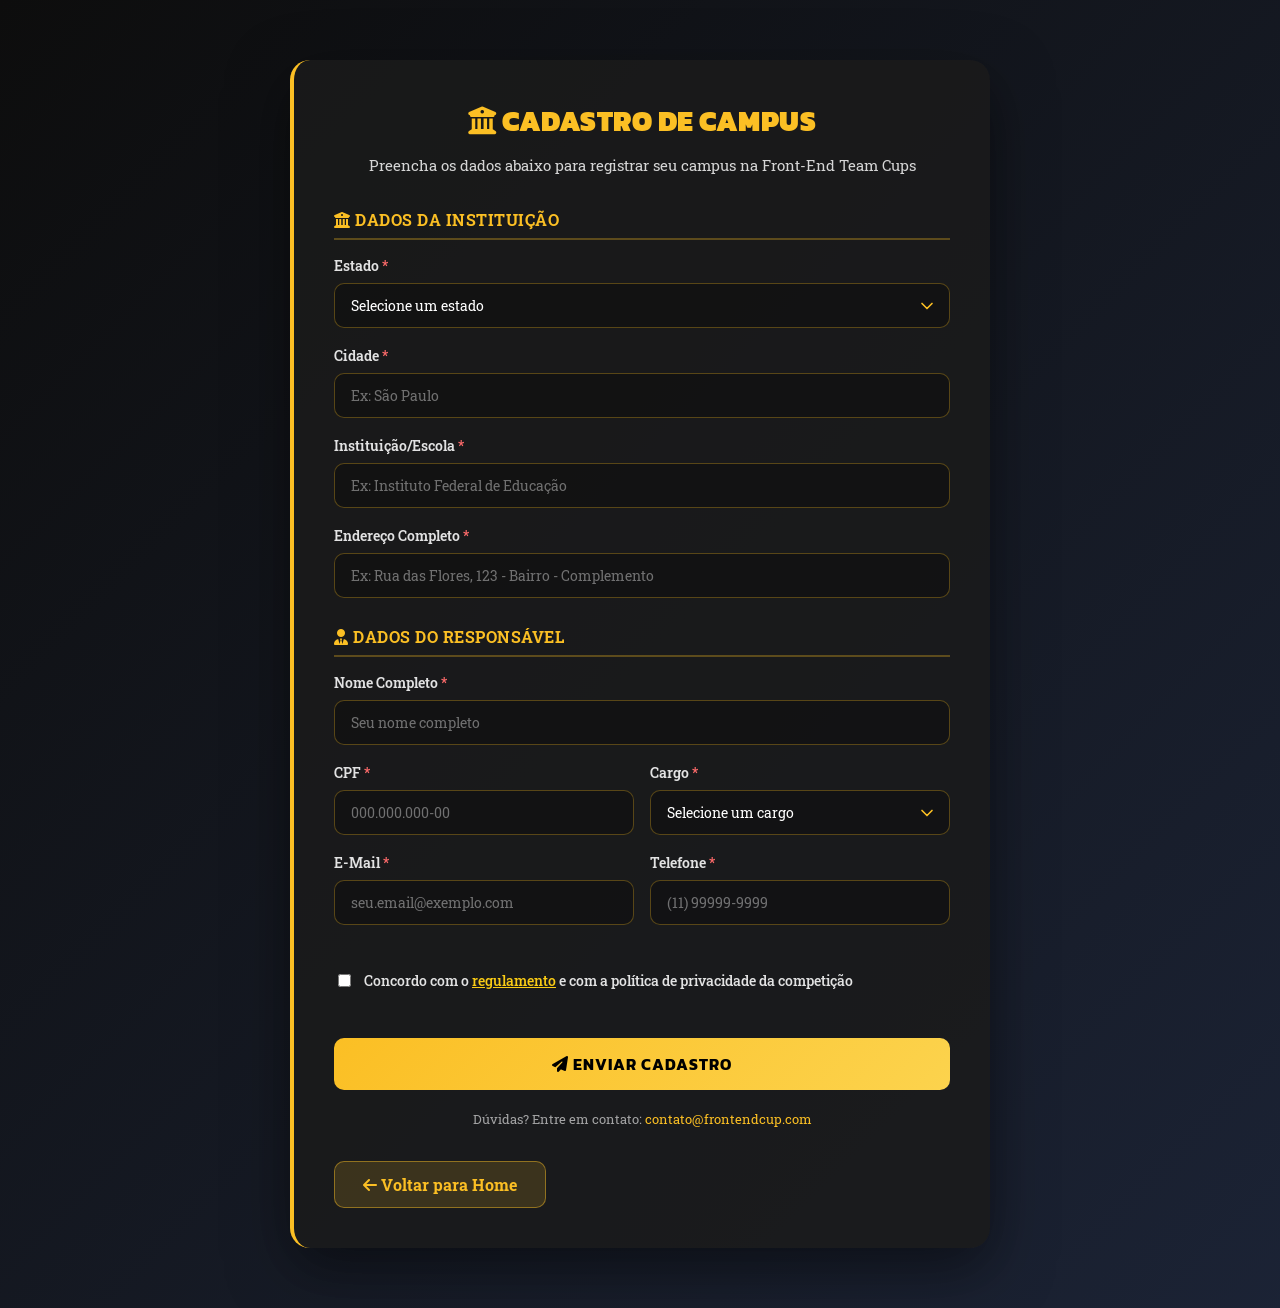
==== cadastro.html @ ff8dfe81 "alteracoes feitas e coisas adicionadas" ====
<!DOCTYPE html>
<html lang="pt-BR">
<head>
    <meta charset="UTF-8">
    <meta name="viewport" content="width=device-width, initial-scale=1.0">
    <title>Cadastro de Campus - Front-End Team Cups</title>
    <link rel="stylesheet" href="https://cdnjs.cloudflare.com/ajax/libs/font-awesome/6.5.1/css/all.min.css">
    <link rel="preconnect" href="https://fonts.googleapis.com">
    <link rel="preconnect" href="https://fonts.gstatic.com" crossorigin>
    <link href="https://fonts.googleapis.com/css2?family=Roboto+Slab:wght@100..900&display=swap" rel="stylesheet">
    <link href="https://fonts.googleapis.com/css2?family=Kanit:wght@900&display=swap" rel="stylesheet">
    <link rel="stylesheet" href="style.css">
</head>
<body>
    <div class="formContainer">
        <div class="formWrapper">
            <h1 class="formTitle"><i class="fa-solid fa-building-columns"></i> CADASTRO DE CAMPUS</h1>
            <p class="formSubtitle">Preencha os dados abaixo para registrar seu campus na Front-End Team Cups</p>

            <div id="successMessage" class="successMessage" style="display: none;">
                ✓ Campus cadastrado com sucesso! Você receberá um email de confirmação.
            </div>

            <div id="errorMessage" class="errorMessage" style="display: none;">
                ✗ Erro ao cadastrar. Verifique os dados e tente novamente.
            </div>

            <form id="cadastroForm" method="POST" action="https://formspree.io/f/seu_id">
                <div class="formSection">
                    <h3><i class="fa-solid fa-university"></i> Dados da Instituição</h3>

                    <div class="formGroup">
                        <label for="estado" class="requiredLabel">Estado</label>
                        <select id="estado" name="estado" required>
                            <option value="">Selecione um estado</option>
                            <option value="AC">Acre</option>
                            <option value="AL">Alagoas</option>
                            <option value="AP">Amapá</option>
                            <option value="AM">Amazonas</option>
                            <option value="BA">Bahia</option>
                            <option value="CE">Ceará</option>
                            <option value="DF">Distrito Federal</option>
                            <option value="ES">Espírito Santo</option>
                            <option value="GO">Goiás</option>
                            <option value="MA">Maranhão</option>
                            <option value="MT">Mato Grosso</option>
                            <option value="MS">Mato Grosso do Sul</option>
                            <option value="MG">Minas Gerais</option>
                            <option value="PA">Pará</option>
                            <option value="PB">Paraíba</option>
                            <option value="PR">Paraná</option>
                            <option value="PE">Pernambuco</option>
                            <option value="PI">Piauí</option>
                            <option value="RJ">Rio de Janeiro</option>
                            <option value="RN">Rio Grande do Norte</option>
                            <option value="RS">Rio Grande do Sul</option>
                            <option value="RO">Rondônia</option>
                            <option value="RR">Roraima</option>
                            <option value="SC">Santa Catarina</option>
                            <option value="SP">São Paulo</option>
                            <option value="SE">Sergipe</option>
                            <option value="TO">Tocantins</option>
                        </select>
                    </div>

                    <div class="formGroup">
                        <label for="cidade" class="requiredLabel">Cidade</label>
                        <input type="text" id="cidade" name="cidade" placeholder="Ex: São Paulo" required>
                    </div>

                    <div class="formGroup">
                        <label for="instituicao" class="requiredLabel">Instituição/Escola</label>
                        <input type="text" id="instituicao" name="instituicao" placeholder="Ex: Instituto Federal de Educação" required>
                    </div>

                    <div class="formGroup">
                        <label for="endereco" class="requiredLabel">Endereço Completo</label>
                        <input type="text" id="endereco" name="endereco" placeholder="Ex: Rua das Flores, 123 - Bairro - Complemento" required>
                    </div>
                </div>
                <div class="formSection">
                    <h3><i class="fa-solid fa-user-tie"></i> Dados do Responsável</h3>

                    <div class="formGroup">
                        <label for="responsavel_nome" class="requiredLabel">Nome Completo</label>
                        <input type="text" id="responsavel_nome" name="responsavel_nome" placeholder="Seu nome completo" required>
                    </div>

                    <div class="formRow">
                        <div class="formGroup">
                            <label for="responsavel_cpf" class="requiredLabel">CPF</label>
                            <input type="text" id="responsavel_cpf" name="responsavel_cpf" placeholder="000.000.000-00" maxlength="14" required>
                        </div>
                        <div class="formGroup">
                            <label for="responsavel_cargo" class="requiredLabel">Cargo</label>
                            <select id="responsavel_cargo" name="responsavel_cargo" required>
                                <option value="">Selecione um cargo</option>
                                <option value="Professor">Professor</option>
                                <option value="Coordenador">Coordenador</option>
                                <option value="Diretor">Diretor</option>
                                <option value="Administrador">Administrador</option>
                                <option value="Supervisor">Supervisor</option>
                                <option value="Outro">Outro</option>
                            </select>
                        </div>
                    </div>

                    <div class="formRow">
                        <div class="formGroup">
                            <label for="responsavel_email" class="requiredLabel">E-mail</label>
                            <input type="email" id="responsavel_email" name="responsavel_email" placeholder="seu.email@exemplo.com" required>
                        </div>
                        <div class="formGroup">
                            <label for="responsavel_telefone" class="requiredLabel">Telefone</label>
                            <input type="tel" id="responsavel_telefone" name="responsavel_telefone" placeholder="(11) 99999-9999" required>
                        </div>
                    </div>
                </div>
                <div class="formSection">

                    <div class="formGroup" style="margin-top: 20px;">
                        <label style="display: flex; align-items: center; gap: 10px; text-transform: none; font-weight: 500;">
                            <input type="checkbox" id="termos" name="termos" required style="width: auto; padding: 0;">
                            <span>Concordo com o <a href="regulamento.html" target="_blank" rel="noopener noreferrer"> regulamento</a> e com a política de privacidade da competição</span>
                        </label>
                    </div>
                </div>

                <button type="submit" class="submitBtn">
                    <i class="fa-solid fa-paper-plane"></i> ENVIAR CADASTRO
                </button>
            </form>

            <p style="text-align: center; color: rgba(255, 255, 255, 0.6); font-size: 13px; margin-top: 20px;">
                Dúvidas? Entre em contato: <a href="mailto:contato@frontendcup.com" style="color: #fbbf24; text-decoration: none;">contato@frontendcup.com</a>
            </p>

            <a href="index.html" class="backButton" style="display: inline-block; margin-top: 20px;">
                <i class="fa-solid fa-arrow-left"></i> Voltar para Home
            </a>
        </div>
    </div>

    <script>
        // Máscara para CPF
        const cpfInput = document.getElementById('responsavel_cpf');
        cpfInput.addEventListener('input', function(e) {
            let value = e.target.value.replace(/\D/g, '');
            if (value.length > 11) value = value.slice(0, 11);
            if (value.length > 8) {
                value = value.slice(0, 3) + '.' + value.slice(3, 6) + '.' + value.slice(6, 9) + '-' + value.slice(9);
            } else if (value.length > 5) {
                value = value.slice(0, 3) + '.' + value.slice(3, 6) + '.' + value.slice(6);
            } else if (value.length > 2) {
                value = value.slice(0, 3) + '.' + value.slice(3);
            }
            e.target.value = value;
        });

        // Máscara para Telefone
        const telefoneInput = document.getElementById('responsavel_telefone');
        telefoneInput.addEventListener('input', function(e) {
            let value = e.target.value.replace(/\D/g, '');
            if (value.length > 11) value = value.slice(0, 11);
            if (value.length > 7) {
                value = '(' + value.slice(0, 2) + ') ' + value.slice(2, 7) + '-' + value.slice(7);
            } else if (value.length > 2) {
                value = '(' + value.slice(0, 2) + ') ' + value.slice(2);
            }
            e.target.value = value;
        });

        // Validação do formulário
        const form = document.getElementById('cadastroForm');
        const successMsg = document.getElementById('successMessage');
        const errorMsg = document.getElementById('errorMessage');

        form.addEventListener('submit', function(e) {
            // Validar CPF
            const cpf = cpfInput.value.replace(/\D/g, '');
            if (cpf.length !== 11) {
                e.preventDefault();
                showError('CPF inválido. Digite um CPF válido.');
                return;
            }

            // Validar Telefone
            const telefone = telefoneInput.value.replace(/\D/g, '');
            if (telefone.length < 10) {
                e.preventDefault();
                showError('Telefone inválido. Digite um telefone válido.');
                return;
            }

            // Se tudo estiver correto, mostrar mensagem de sucesso
            e.preventDefault();
            showSuccess();
            setTimeout(() => {
                form.reset();
                successMsg.style.display = 'none';
            }, 3000);
        });

        function showSuccess() {
            successMsg.style.display = 'block';
            errorMsg.style.display = 'none';
            successMsg.scrollIntoView({ behavior: 'smooth', block: 'center' });
        }

        function showError(message) {
            errorMsg.textContent = '✗ ' + message;
            errorMsg.style.display = 'block';
            successMsg.style.display = 'none';
            errorMsg.scrollIntoView({ behavior: 'smooth', block: 'center' });
        }
    </script>
</body>
</html>
---- style.css ----
body{
  margin: 0px;
  box-sizing: border-box;
  backface-visibility: hidden;
  -webkit-font-smoothing: antialiased;
}

*,
*::before,
*::after {
  box-sizing: border-box;
}

* {
  -webkit-backface-visibility: hidden;
  backface-visibility: hidden;
}

@font-face {
  font-family: 'Snap ITC';
  src: url('fonts/snap-itc.woff2') format('woff2'),
       url('fonts/snap-itc.ttf') format('truetype');
  font-weight: normal;
  font-style: normal;
}

.container {
  width: 100%;
  height: 100vh;
  position: relative;
  z-index: 0;
  backface-visibility: hidden;
  -webkit-font-smoothing: antialiased;
  isolation: isolate
}

.bg-iframe {
  position: absolute;
  top: 0;
  left: 0;
  width: 100%;
  height: 100%;
  border: none;
  z-index: -1;
  pointer-events: none;
  will-change: transform;
  transform: translateY(-80px);
  backface-visibility: hidden;
  contain: layout style paint;
}


.bg-video {
  position: absolute; /* Tira o vídeo do fluxo normal */
  top: 0;
  left: 0;
  width: 100%;
  height: 100%;
  object-fit: cover; /* Faz o vídeo cobrir todo o espaço sem distorcer a proporção */
  z-index: -1; /* Joga o vídeo para a camada de trás */
}

.header{
  display: flex;
  height: 13%;
  width: 100%;
  position: relative;
  z-index: 50;
}

.header.scrolled{
  position: fixed;
  z-index: 100;
  top: 0;
  left: 0;
  right: 0;
  background: rgb(0, 0, 0);
  width: 100%;
  height: 10%;
}


.leftHeader.scrolled{
  visibility: hidden
}

.meubtn{
  text-decoration: none;
  color: black;
  display: inline-block;
  background: white;
  padding: 15px 22px;
  border-radius: 20px;
  font-family: "Roboto Slab", serif;
  white-space: nowrap;
  flex-shrink: 0;
  font-size: 15px;
}


.meubtn:hover{
  border-left: 2px solid rgba(255, 215, 0, 0.8);
  transform: scale(1.05);
  transition: transform 0.3s ease-in-out;
}

.leftHeaderLogo{
  display: flex;
  align-items: center;
  min-width: 10%;
  padding: 8px;
  background: rgba(0, 0, 0, 0.89);
  border-radius: 20px 0px 0px 20px;
}

.leftHeader{
  display: flex;
  width: 60%;
  align-items: center;
  
  
}

.leftHeader h2{
  color: white;
  font-size: 38px;
}

.leftHeaderLogo img{
  width: 80px;
  height: 80px;
}

@media(max-width: 780px){
  .leftHeaderLogo img{
  width: 80px;
  height: 80px;  
}

  .header{
    min-height: 60px;
  }
}

.rightHeader{
 width: 30%;
 display: flex;
 padding-right: 38px;
 align-items: center;
 justify-content: end;
}

.main{
  width: 100%;
  height: 83vh;
  position: relative;
  z-index: 10;
}

.content{
  display: flex;
  align-items: flex-end;
  height: 50%;
  width: 100%;
}
.subContent{
  display: flex;
  height: 160px;
  width: 100%;
  align-items: center;
  justify-content: center;
  background: rgba(0, 0, 0, 0.89);
  padding: 15px 28px;
  font-family: "Pixelify Sans", sans-serif;
  font-weight: 700;
  letter-spacing: 0.18em;
  gap: 80px;
  margin-bottom: 60px;
}

.subContent h1{
  color: white;
  font-size: 82px;
  font-weight: 900;
  line-height: 1.08;
  margin: 0;
  text-transform: uppercase;
  transform: scaleX(1.14);
  transform-origin: center center;
  text-shadow:
    0 0 42px rgba(56, 189, 248, 0.22),
    0 4px 28px rgba(0, 0, 0, 0.5);
}

.contentTime{
  height: 50%;
  width: 100%;
  display: flex;
  align-items: flex-start;
  padding-left: 5%;
}


.countdownContainer {
  background: rgba(0, 0, 0, 0.89); 
  padding: 15px 15px 15px;
  width: auto;
  min-width: 300px;
  max-width: 350px;
  height: 100%;
  border-radius: 0 20px 20px 0;
  text-align: center;
  color: white;
  font-family: "Roboto Slab", serif;
}

.countdownContainer h2 {
  margin: 0 0 4px;
  font-size: 1.05rem;
  font-weight: 600;
  line-height: 1.3;
}


.timer {
  display: flex;
  align-items: center;
  gap: 10px;
  width: 100%;
}

.box {
  background: rgba(255, 255, 255, 0.15);
  padding: 5px 7px;
  border-radius: 12px;
  min-width: 0;
  width: 70%;
}



.box span {
  display: block;
  font-size: 27px;
  font-weight: bold;
}

.box p {
  margin: 5px 0 0;
  font-size: 0.9rem;
  opacity: 0.8;
}

@media(max-width: 650px){
  .rightHeader{
    padding-right: 15px;
  }

  .subContent h1{
    font-size: 52px;
  }

  .contentTime{
    padding-left: 5px;
  }

  .countdownContainer{
    width: auto;
    min-width: 100px;
  } 
  .countdownContainer h2{
    font-size: 16px;
  }

  .box{
    width: 60%;
    padding: 5px 10px;
  }
  .box span {
    font-size: 18px;
  }
  .box p {
    font-size: 13px;
  }

  .meubtn{
    padding: 9px 7px;
    font-size: 15px;
  }
}

@media (max-width: 450px){
  .countdownContainer h2{
    font-size: 14px;
  }

  .box{
    width: 50%;
    padding: 5px 7px;
  }
  .box span {
    font-size: 15px;
  }
  .box p {
    font-size: 11px;
  }
}

.timelineMain{
  width: 100%;
  min-height: 450px;
  display: flex;
  flex-direction: column;
  align-items: center;
  background-size: cover;
  border-top: solid 2px #fbbf24;
  background-position: center;
  background-image: linear-gradient(rgba(0, 0, 0, 0.85), rgba(0, 0, 0, 0.85)),url(https://i.imgur.com/EJjaeSb.png);
  
}



.timelineSection {
  width: 100%;
  max-width: 70%;
  padding: 20px;

  display: flex;
  flex-direction: column;
}

.timelineTitle{
  color: white;
  text-align: center;
  font-family: 'Kanit', sans-serif; font-weight: 900;
  font-size: 28px;
}

.timeline{
  display: flex;
  position: relative;
  justify-content: space-around;
  width: 100%;
  margin: 0 auto;
  padding: 20px 0;
}

.timeline::before{
  content: '';
  position: absolute;
  top: 26px;
  left: 0px;
  width: 100%;
  height: 2px;
  background: linear-gradient(to right, rgba(255, 255, 255, 0.9), rgba(255, 255, 255, 0.1));
  z-index: 0;
}

.timeline::after{
  content: '';
  position: absolute;
  top: 26px;
  left: 0px;
  width: 100%;
  height: 2px;
  
  background: linear-gradient(
    to right,
    rgba(255, 255, 255, 0) 0%,   
    #fbbf24 45%,                           
    #fbbf24 55%,                 
    rgba(255, 255, 255, 0) 100%  
  );

  background-size: 150px 100%; 
  background-repeat: no-repeat;
  
  filter: drop-shadow(0 0 5px rgba(251, 191, 36, 0.8));
  
  animation: correBrilhoFixa 7s ease-in-out infinite;
  z-index: 1;
}

@keyframes correBrilhoFixa {
  0% {
    background-position: -150px 0;
  }
  100% {
    background-position: 120% 0;    
  }
}

.timelineItem{
  position: relative;
  z-index: 1;
  display: flex;
  flex-direction: column;
  align-items: center;
  flex: 1;
  padding-bottom: 10px;
}

.timelineContent{
  width: 90%;
  height: 90%;
  background-color: rgba(27, 27, 27, 0.742);
  padding: 15px;
  border-radius: 20px;
  color: white;
}

.timelineContent:hover{
  background: rgba(27, 27, 27, 0.9);
  border-left: 2px solid rgba(255, 215, 0, 0.8);
  transform: scale(1.05);
  box-shadow: 0 10px 30px rgba(0, 0, 0, 0.5);
  transition: transform 0.3s ease-in-out;
}

.timelineContent h3{
  font-size: 25px;
  color: #FFD700;
  margin: 0 0 8px 0;
  font-family: "Roboto Slab", serif;
  text-transform: uppercase;
  letter-spacing: 1px;
}

#timelineDate{
  color: white;
  font-size: 15px;
  margin: 5px 0;
  font-weight: bold;
}

#timelineDescription{
  color: rgba(255, 255, 255, 0.7);
  font-size: 19px;
  margin: 8px 0 0 0;
  line-height: 1.4;
}

.timelineMarker {
  position: relative;
  z-index: 2;
  margin-bottom: 20px;
}

.timelinePoint {
  width: 16px;
  height: 16px;
  background: white;
  border-radius: 50%;
  border: 3px solid rgba(255, 255, 255, 0.3);
  box-shadow: 0 0 20px rgba(255, 255, 255, 0.6);
  transition: all 0.3s ease;
}

@keyframes pulsarBolinha {
  0%, 20%, 40%, 100% {
    transform: scale(1);
    box-shadow: none;
  }
  30% {
    transform: scale(1.4); 
    box-shadow: 0 0 15px #fbbf24; 
    background-color: #fff; 
  }
}

.timelineItem .timelinePoint, 
.timelineItem .timelineFinalPoint {
  animation: pulsarBolinha 7s infinite; 
}


.timelineItem:nth-child(1) .timelinePoint { animation-delay: 0.2s; }
.timelineItem:nth-child(2) .timelinePoint { animation-delay: 0.9s; }
.timelineItem:nth-child(3) .timelinePoint { animation-delay: 1.7s; }
.timelineItem:nth-child(4) .timelinePoint { animation-delay: 2.5s; }
.timelineItem:nth-child(5) .timelineFinalPoint { animation-delay: 3.2s; }

.timelineFinalPoint {
  width: 16px;
  height: 16px;
  background: rgba(255, 215, 0, 0.8);
  border-radius: 50%;
  border: 3px solid rgba(255, 255, 255, 0.3);
  box-shadow: 0 0 20px rgba(255, 255, 255, 0.6);
  transition: all 0.3s ease;
}


@media(max-width: 1500px){
  .timelineSection{
    max-width: 80%;
  }
}
@media(max-width: 1250px){
  .timelineSection{
    max-width: 90%;
  }
}

@media (max-width: 1050px) {
  .timeline {
    flex-direction: column;
    padding: 20px 0; 
    align-items: center;
  }

  .subContent{
    flex-direction: column;
    gap: 0px;
    padding-bottom: 30px;
    padding-top: 30px;
    height: 180px;
  }
  .timeline::before {
    left: 45px;
    width: 2px;
    height: 90%;
    background: linear-gradient(to bottom, rgba(255, 255, 255, 0.9), rgba(255, 255, 255, 0.1));
  }

  .timelineItem {
    padding-bottom: 20px;
    padding-right: 20px;
    align-items: flex-start; 
    padding-left: 70px;
    width: 100%;
    justify-content: center;
  }

  .timelineMarker {
    position: absolute;
    left: 37px; 
    top: 50px;
  }

  .timeline::after {
    display: none; 
  }
  
  .timelineItem .timelinePoint, 
  .timelineItem .timelineFinalPoint {
    animation: none; 
  }
}

.ferramentasMain {
  width: 100%;
  padding: 44px 20px 48px;
  display: flex;
  flex-direction: column;
  align-items: center;
  background-color: #0f172a;
  border-top: solid 2px rgba(255, 255, 255, 0.12);
}

.sedesMain{
  width: 100%;
  padding: 44px 20px 48px;
  display: flex;
  flex-direction: column;
  align-items: center;
  background-color: #0f172a;
  border-top: solid 2px #fbbf24;
}

.sedesSection,
.ferramentasSection {
  width: 100%;
  max-width: 70%;
}

.infoSectionTitle {
  margin: 0 0 12px;
  color: #fff;
  text-align: center;
  font-family: "Kanit", sans-serif;
  font-weight: 900;
  font-size: 28px;
  letter-spacing: 0.5px;
}

.infoSectionTitle i {
  margin-right: 10px;
  color: #fbbf24;
}

.infoSectionLead {
  margin: 0 auto 28px;
  max-width: 720px;
  text-align: center;
  color: rgba(255, 255, 255, 0.82);
  font-family: "Roboto Slab", serif;
  font-size: 17px;
  line-height: 1.55;
}

.sedesBannerWrap {
  position: relative;
  width: 100%;
  padding-bottom: 52px;
}

.sedesBannerWrap.is-expanded {
  padding-bottom: 52px;
}

.sedesBannerRow {
  display: grid;
  grid-template-columns: 1fr;
  gap: 14px;
  width: 100%;
}

.sedesBannerRow:not(.is-expanded) .sedeBanner:nth-child(n + 4) {
  display: none;
}

.sedesVerMaisBtn {
  position: absolute;
  right: 0;
  bottom: 0;
  margin: 0;
  padding: 10px 22px;
  border: 1px solid rgba(251, 191, 36, 0.45);
  border-radius: 999px;
  background: rgba(251, 191, 36, 0.15);
  color: #fbbf24;
  font-family: "Roboto Slab", serif;
  font-size: 14px;
  font-weight: 700;
  letter-spacing: 0.04em;
  text-transform: lowercase;
  cursor: pointer;
  transition: background 0.2s ease, transform 0.2s ease, border-color 0.2s ease;
}

.sedesVerMaisBtn:hover {
  background: rgba(251, 191, 36, 0.28);
  border-color: #fbbf24;
  transform: translateY(-1px);
}

.sedesVerMaisBtn:focus-visible {
  outline: 2px solid #fbbf24;
  outline-offset: 3px;
}

.sedesVerMaisBtn[hidden] {
  display: none;
}

.sedeBanner {
  display: flex;
  flex-direction: row;
  flex-wrap: wrap;
  align-items: stretch;
  width: 100%;
  min-height: 88px;
  margin: 0;
  border-radius: 14px;
  overflow: visible;
  background: rgba(27, 27, 27, 0.88);
  border: 1px solid rgba(255, 255, 255, 0.1);
  box-shadow: 0 8px 28px rgba(0, 0, 0, 0.35);
  color: #fff;
  font-family: "Roboto Slab", serif;
  transition: transform 0.25s ease, box-shadow 0.25s ease, border-color 0.25s ease;
}

.sedeBanner:hover {
  transform: translateX(4px);
  box-shadow: 0 12px 36px rgba(0, 0, 0, 0.45);
  border-color: rgba(251, 191, 36, 0.35);
}

.sedeBannerBody {
  flex: 1;
  min-width: 0;
  display: flex;
  flex-direction: column;
  justify-content: center;
  padding: 12px 14px;
  text-align: left;
}

.sedeBannerName {
  margin: 0 0 4px;
  font-size: clamp(1rem, 2.5vw, 1.25rem);
  font-weight: 700;
  line-height: 1.25;
  color: #fff;
}

.sedeBannerMeta {
  margin: 0 0 8px;
  font-size: 14px;
  color: rgba(255, 255, 255, 0.72);
}

.sedeBannerMeta i {
  margin-right: 6px;
  color: #fbbf24;
  font-size: 0.9em;
}

.sedeBannerDesc {
  margin: 0;
  font-size: clamp(12px, 1.2vw, 14px);
  line-height: 1.45;
  color: rgba(255, 255, 255, 0.58);
  overflow-wrap: break-word;
  display: -webkit-box;
  -webkit-box-orient: vertical;
  -webkit-line-clamp: 2;
  overflow: hidden;
}

.sedeBannerTeamsCounter {
  margin-top: 12px;
  padding-top: 12px;
  border-top: 1px solid rgba(251, 191, 36, 0.3);
  font-size: 14px;
  color: #fbbf24;
  font-weight: 700;
  cursor: pointer;
  display: flex;
  align-items: center;
  gap: 8px;
}

.sedeBannerTeamsCounter:before {
  content: '📋';
  font-size: 16px;
}

.sedeBannerTeams {
  display: none;
  width: 100%;
  margin-top: 24px;
  margin-bottom: 16px;
  padding: 16px 12px 0 12px;
  border-top: 1px solid rgba(251, 191, 36, 0.2);
  flex-wrap: wrap;
  gap: 12px;
}

.sedeBannerTeams.active {
  display: flex;
  animation: slideDown 0.3s ease-out;
}

@keyframes slideDown {
  from {
    opacity: 0;
    transform: translateY(-10px);
  }
  to {
    opacity: 1;
    transform: translateY(0);
  }
}

.team {
  flex: 0 1 calc(33.33% - 9px);
  min-width: 180px;
  margin-bottom: 0;
  padding: 10px 12px;
  background: rgba(251, 191, 36, 0.08);
  border-left: 3px solid #fbbf24;
  border-radius: 6px;
}

.team:last-child {
  margin-bottom: 0;
}

.team h4 {
  margin: 0 0 8px;
  font-size: 13px;
  font-weight: 700;
  color: #fbbf24;
  text-transform: uppercase;
  letter-spacing: 0.5px;
}

.team ul {
  margin: 0;
  padding-left: 18px;
  list-style: none;
}

.team li {
  font-size: 12px;
  color: rgba(255, 255, 255, 0.75);
  margin-bottom: 4px;
  line-height: 1.3;
}

.team li:before {
  content: '→ ';
  color: #fbbf24;
  font-weight: 700;
  margin-right: 4px;
}

.ferramentasSplit {
  display: grid;
  grid-template-columns: 1fr 1fr 1fr;
  gap: 22px;
  align-items: stretch;
}

.ferramentasBloc {
  background: rgba(27, 27, 27, 0.75);
  border-radius: 18px;
  padding: 24px 26px;
  border-left: 3px solid rgba(251, 191, 36, 0.9);
  box-shadow: 0 12px 36px rgba(0, 0, 0, 0.35);
}

.ferramentasBlocTitle {
  margin: 0 0 16px;
  font-family: "Roboto Slab", serif;
  font-size: 1.2rem;
  font-weight: 700;
  color: #fbbf24;
}

.ferramentasBlocTitle i {
  margin-right: 8px;
  color: #fcd34d;
}

.ferramentasList {
  margin: 0;
  padding-left: 1.2em;
  color: rgba(255, 255, 255, 0.88);
  font-family: "Roboto Slab", serif;
  font-size: 14px;
  line-height: 1.7;
}

.ferramentasList li {
  margin-bottom: 6px;
}

@media (max-width: 768px) {
  .sedesMain,
  .ferramentasMain {
    padding: 32px 16px 36px;
  }

  .infoSectionTitle {
    font-size: 22px;
  }

  .infoSectionLead {
    font-size: 15px;
    margin-bottom: 22px;
  }

  .sedesBannerRow {
    gap: 10px;
  }

  .sedeBanner {
    flex-direction: column;
    min-height: 0;
  }

  .sedeBannerBody {
    padding: 10px 12px 12px;
  }

  .sedeBanner:hover {
    transform: translateY(-2px);
  }

  .sedesVerMaisBtn {
    font-size: 13px;
    padding: 8px 18px;
  }

  .sedeBannerTeamsCounter {
    font-size: 13px;
    margin-top: 10px;
    padding-top: 10px;
  }

  .sedeBannerTeams {
    max-height: 300px;
  }

  .team {
    padding: 8px 10px;
    margin-bottom: 10px;
  }

  .team h4 {
    font-size: 12px;
    margin-bottom: 6px;
  }

  .team li {
    font-size: 11px;
    margin-bottom: 3px;
  }

  .ferramentasSplit {
    grid-template-columns: 1fr;
  }

  .ferramentasList {
  font-size: 13px;
}

  .ferramentasBlocTitle {
  font-size: 18px;
}
}


@media(max-width: 920px){
  .ferramentasMain {
    padding: 32px 16px 36px;
  }

  .infoSectionTitle {
    font-size: 22px;
  }

  .infoSectionLead {
    font-size: 15px;
    margin-bottom: 22px;
  }
  
  .ferramentasSplit {
    grid-template-columns: 1fr;
  }

  .ferramentasList {
  font-size: 13px;
}

  .ferramentasBlocTitle {
  font-size: 18px;
}
}


.carouselContainer{
  width: 100%;
  min-height: 200px;
  padding: 20px;
  display: flex;
  flex-direction: column;
  align-items: center;
  justify-content: center;
}

#carouselTitle{
  color: black;
  text-align: center;
  font-family: 'Kanit', sans-serif; font-weight: 900;
  font-size: 32px;
}

.carouselMain{
  display: flex;
  align-items: center;
  justify-content: space-between;
  width: 70%;
  gap: 15px;
}

.prevBtnCarousel, .nextBtnCarousel {
  flex-shrink: 0;     
  height: 50px;
  width: 50px;
  border-radius: 50%;
  background-color: #fbbf24;
  cursor: pointer;
  display: flex;
  align-items: center;
  justify-content: center;
  font-weight: bold;
}

.prevBtnCarousel:hover, .nextBtnCarousel:hover{
  transform: scale(1.05);
  transition: transform 0.3s ease-in-out;
}

.prevBtnCarousel:active, .nextBtnCarousel:active{
  background-color: #fbbe24c4;
}

.carouselTrack{
  display: flex;
  gap: 15px;
  width: 100%;
  scroll-behavior: smooth;
  overflow: hidden;
  flex-grow: 1;
  transition: opacity 0.2s ease, transform 0.3s cubic-bezier(0.68, -0.55, 0.265, 1.55);
}

.cardCarousel{
  flex: 0 0 calc(33.333% - 10px); 
  width: 32.2%;
  object-fit: cover;    
  border-radius: 15px;
  display: block;
}

@media(max-width: 1400px){
  .cardCarousel{
    flex: 0 0 calc(50% - 10px); 
    width: 48.7%
  }
}

@media(max-width: 900px){
  .cardCarousel{
    flex: 0 0 calc(100% - 10px); 
    width: 99%
  }
  .prevBtnCarousel, .nextBtnCarousel{
    height: 35px;
    width: 35px;
  }
}


.indicatorsCarousel{
  display: flex;
  gap: 10px;
  justify-content: center;
  align-items: center;
  padding-top: 30px;
  padding-bottom: 20px;
}

.indicatorsCarousel span{
  width: 12px;
  height: 12px;
  border-radius: 50%;
  background-color: rgba(128, 128, 128, 0.438);
  cursor: pointer;
}

.indicatorsCarousel span.active {
  background-color: #fbbf24;
  transform: scale(1.2);
  transition: all 0.3s ease;
}


.historyMain {
  width: 100%;
  display: flex;
  flex-direction: column;
  align-items: center;
  padding: 48px 20px 56px;
  background-image: linear-gradient(rgba(0, 0, 0, 0.88), rgba(0, 0, 0, 0.88)),
  url(https://i.imgur.com/EJjaeSb.png);
  background-size: cover;
  background-position: center;
  border-top: solid 2px rgba(255, 255, 255, 0.15);
  border-bottom: solid 2px #fbbf24;
}

.historySection {
  width: 100%;
  max-width: 70%;
  margin-inline: auto;
  box-sizing: border-box;
}

.historyTitle {
  margin: 0 0 clamp(18px, 4vw, 28px);
  color: white;
  text-align: center;
  font-family: "Kanit", sans-serif;
  font-weight: 900;
  font-size: clamp(1.05rem, 2.2vw + 0.65rem, 1.75rem);
  line-height: 1.2;
  overflow-wrap: break-word;
}

.historyTitle i {
  margin-right: 10px;
  color: #fbbf24;
}

.historyContent {
  background: rgba(27, 27, 27, 0.75);
  border-radius: 20px;
  padding: 28px 32px;
  color: rgba(255, 255, 255, 0.88);
  font-family: "Roboto Slab", serif;
  font-size: 17px;
  line-height: 1.65;
  border-left: 3px solid rgba(251, 191, 36, 0.85);
  box-shadow: 0 12px 40px rgba(0, 0, 0, 0.35);
  overflow-wrap: break-word;
  word-break: break-word;
  min-width: 0;
}

.historyContent p {
  margin: 0 0 1em;
  font-size: 15px;
}

.historyContent p:last-child {
  margin-bottom: 0;
}

@media(max-width: 680px){
  .carouselContainer{
    padding: 10px;
  }

  .carouselMain{
    width: 90%;
    gap: 5px;
  }

  #carouselTitle{
    font-size: 25px;
  }

  .indicatorsCarousel span{
    width: 10px;
    height: 10px;
  }

  .historySection{
    max-width: 90%;
  }

  .timeline{
    max-width: 90%;
  }

  .sedesSection,
  .ferramentasSection {
    max-width: 90%;
  }
  .historyLead {
    font-size: 1.05em;
    color: #fff;
  }

  .historyContent strong {
    color: #fbbf24;
  }
}

@media (max-width: 768px) {
  .historyMain {
    padding: 32px 14px 40px;
  }

  .historyTitle {
    letter-spacing: 0.02em;
  }

}

@media (max-width: 600px) {
  .leftHeaderLogo{
  padding: 0px;
  }
  .historyMain {
    padding: 28px 12px 36px;
  }

  .historyTitle {
    font-size: 18px;
  }

  .historyContent {
    padding: 18px 14px;
    font-size: 12px;
    border-radius: 14px;
  }

  .historyLead {
    font-size: 1.02em;
  }

  .timelineTitle{
    font-size: 20px;
  }

  .timelineContent h3{
    font-size: 18px;
  }

  #timelineDate{
    font-size: 16px;
  }

  #timelineDescription{
    font-size: 16px;
  }

  .imgIf img{
  width: 100px;
  }

  .imgBrasil img{
  width: 100px;
  }

}

@media (max-width: 380px) {
  .historyMain {
    padding: 24px 10px 32px;
  }

  .historyContent {
    padding: 16px 12px;
    font-size: 12px;
    line-height: 1.65;
  }
}



.organizadoresMain {
  width: 100%;
  padding: 44px 20px 48px;
  display: flex;
  flex-direction: column;
  align-items: center;
  background-color: #0f172a;
  border-top: solid 2px rgba(255, 255, 255, 0.12);
}

.organizadoresSection {
  width: 100%;
  max-width: 70%;
}

.organizadoresGrid {
  display: grid;
  grid-template-columns: repeat(auto-fit, minmax(280px, 1fr));
  gap: 28px;
  width: 100%;
  margin-top: 20px;
}

.organizadorCard {
  background: rgba(27, 27, 27, 0.75);
  border-radius: 35px;
  padding: 28px 24px;
  border: 1px solid rgba(251, 191, 36, 0.85);
  box-shadow: 0 12px 40px rgba(0, 0, 0, 0.35);
  text-align: center;
  transition: transform 0.3s ease, box-shadow 0.3s ease;
}

.organizadorCard:hover {
  transform: translateY(-5px);
  box-shadow: 0 16px 50px rgba(251, 191, 36, 0.2);
}

.organizadorImageContainer {
  width: 140px;
  height: 140px;
  margin: 0 auto 16px;
  border-radius: 50%;
  overflow: hidden;
  border: 3px solid rgba(251, 191, 36, 0.6);
  display: flex;
  align-items: center;
  justify-content: center;
}

.organizadorImage {
  width: 100%;
  height: 100%;
  object-fit: cover;
}

.organizadorName {
  margin: 0 0 8px;
  font-size: 22px;
  font-weight: 700;
  color: #fff;
  font-family: "Roboto Slab", serif;
}

.organizadorRole {
  margin: 0 0 12px;
  font-size: 14px;
  color: #fbbf24;
  font-weight: 700;
  text-transform: uppercase;
  letter-spacing: 0.5px;
}

.organizadorDesc {
  margin: 0;
  font-size: 15px;
  color: rgba(255, 255, 255, 0.75);
  line-height: 1.6;
  font-family: "Roboto Slab", serif;
}

/* ========== SEÇÃO DESENVOLVEDORES ========== */
.desenvolvedoresMain {
  width: 100%;
  padding: 44px 20px 48px;
  display: flex;
  flex-direction: column;
  align-items: center;
  background-color: #0f172a;
  border-top: solid 2px rgba(255, 255, 255, 0.12);
}

.desenvolvedoresSection {
  width: 100%;
  max-width: 70%;
}

.devCarouselMain {
  display: flex;
  align-items: center;
  justify-content: space-between;
  width: 100%;
  gap: 20px;
  margin: 30px 0;
}


.devCarouselTrack {
  display: flex;
  gap: 20px;
  width: 100%;
  flex-grow: 1;
  transition: transform 0.3s ease;
}

.devCard {
  flex: 0 0 calc(25% - 15px);
  background: rgba(27, 27, 27, 0.75);
  border-radius: 18px;
  overflow: hidden;
  transition: transform 0.3s ease, box-shadow 0.3s ease;
  border: 1px solid rgba(251, 191, 36, 0.2);
}

.devCard:hover {
  transform: scale(1.02);
}

.devImage {
  width: 100%;
  height: 250px;
  object-fit: cover;
  display: block;
}

.devName {
  margin: 16px 0 8px;
  padding: 0 16px;
  font-size: 18px;
  font-weight: 700;
  color: #fff;
  font-family: "Roboto Slab", serif;
}

.devRole {
  margin: 0 16px 16px;
  font-size: 13px;
  color: #fbbf24;
  font-weight: 700;
  text-transform: uppercase;
  letter-spacing: 0.5px;
}



.cadastroCTASection {
  width: 100%;
  padding: 60px 20px;
  background: linear-gradient(135deg, rgba(251, 191, 36, 0.15) 0%, rgba(251, 191, 36, 0.08) 100%);
  border-top: 2px solid #fbbf24;
  border-bottom: 2px solid #fbbf24;
  display: flex;
  align-items: center;
  justify-content: center;
}

.cadastroCTAContent {
  max-width: 700px;
  text-align: center;
}

.cadastroCTAIcon {
  font-size: 56px;
  color: #fbbf24;
  margin-bottom: 20px;
  animation: floatIcon 3s ease-in-out infinite;
}

@keyframes floatIcon {
  0%, 100% {
    transform: translateY(0);
  }
  50% {
    transform: translateY(-10px);
  }
}

.cadastroCTATitle {
  color: #fbbf24;
  font-family: "Kanit", sans-serif;
  font-weight: 900;
  font-size: 32px;
  margin: 0 0 16px;
  letter-spacing: 0.5px;
  text-transform: uppercase;
}

.cadastroCTADescription {
  color: rgba(0, 0, 0, 0.88);
  font-family: "Roboto Slab", serif;
  font-size: 16px;
  line-height: 1.6;
  margin: 0 0 28px;
}

.cadastroCTAButton {
  display: inline-block;
  padding: 16px 40px;
  background: linear-gradient(135deg, #fbbf24 0%, #fcd34d 100%);
  color: black;
  text-decoration: none;
  border-radius: 12px;
  font-weight: 700;
  font-family: "Kanit", sans-serif;
  font-size: 16px;
  text-transform: uppercase;
  letter-spacing: 1px;
  transition: all 0.3s ease;
  box-shadow: 0 8px 24px rgba(251, 191, 36, 0.3);
  border: none;
  cursor: pointer;
  gap: 10px;
  display: inline-flex;
  align-items: center;
  justify-content: center;
}

.cadastroCTAButton:hover {
  transform: translateY(-4px);
  box-shadow: 0 12px 32px rgba(251, 191, 36, 0.5);
  background: linear-gradient(135deg, #fcd34d 0%, #fbbf24 100%);
}

.cadastroCTAButton:active {
  transform: translateY(-2px);
}

.cadastroCTAButton i {
  margin-right: 8px;
}

/* ========== FOOTER ========== */
.footer {
  width: 100%;
  background: linear-gradient(135deg, rgba(0, 0, 0, 0.95) 0%, rgba(15, 23, 42, 0.95) 100%);
  border-top: solid 1px #fbbf24;
  padding: 48px 20px 24px;
  color: white;
  font-family: "Roboto Slab", serif;
}

.footerContent {
  max-width: 70%;
  margin: 0 auto 32px;
  display: grid;
  grid-template-columns: repeat(auto-fit, minmax(220px, 1fr));
  gap: 40px;
}

.footerSection h3,
.footerSection h4 {
  color: #fbbf24;
  margin: 0 0 16px;
  font-family: "Kanit", sans-serif;
  font-weight: 900;
  font-size: 18px;
}

.footerSection h3 {
  font-size: 22px;
}

.footerBrand p {
  color: rgba(255, 255, 255, 0.82);
  font-size: 15px;
  line-height: 1.6;
  margin: 0;
}

.footerLinks ul {
  list-style: none;
  margin: 0;
  padding: 0;
}

.footerLinks li {
  margin-bottom: 12px;
}

.footerLinks a {
  color: rgba(255, 255, 255, 0.82);
  text-decoration: none;
  font-size: 15px;
  transition: color 0.3s ease;
}

.footerLinks a:hover {
  color: #fbbf24;
}

.socialIcons {
  display: flex;
  gap: 20px;
  align-items: center;
}

.socialLink {
  width: 50px;
  height: 50px;
  border-radius: 50%;
  background: rgba(251, 191, 36, 0.15);
  border: 2px solid rgba(251, 191, 36, 0.45);
  display: flex;
  align-items: center;
  justify-content: center;
  color: #fbbf24;
  font-size: 24px;
  text-decoration: none;
  transition: all 0.3s ease;
}

.socialLink:hover {
  background: rgba(251, 191, 36, 0.28);
  border-color: #fbbf24;
  transform: translateY(-3px);
}

.footerContact p {
  font-size: 14px;
  color: rgba(255, 255, 255, 0.82);
  margin: 8px 0;
}

.footerBottom {
  display: flex;
  justify-content: space-around;
  align-items: center;
  text-align: center;
  padding-top: 24px;
  border-top: 1px solid #fbbf24;
  color: rgba(255, 255, 255, 0.6);
  font-size: 13px;
  background-color: #00420c;
  
}

.footerBottom a {
  color: #fbbf24;
  text-decoration: none;
  transition: color 0.3s ease;
}

.footerBottom a:hover {
  text-decoration: underline;
}

.imgIf img{
  width: 150px;
  height: auto;
}

.imgBrasil img{
  width: 150px;
  height: auto;
}


/* ========== FORMULÁRIO DE CADASTRO ========== */
.formContainer {
  width: 100%;
  min-height: 100vh;
  background: linear-gradient(135deg, rgba(0, 0, 0, 0.95) 0%, rgba(15, 23, 42, 0.95) 100%);
  padding: 60px 20px;
  display: flex;
  align-items: center;
  justify-content: center;
  font-family: "Roboto Slab", serif;
}

.formWrapper {
  width: 100%;
  max-width: 700px;
  background: rgba(27, 27, 27, 0.85);
  border-radius: 20px;
  padding: 40px;
  border-left: 4px solid #fbbf24;
  box-shadow: 0 20px 60px rgba(0, 0, 0, 0.5);
}

.formTitle {
  color: #fbbf24;
  text-align: center;
  font-family: "Kanit", sans-serif;
  font-weight: 900;
  font-size: 28px;
  margin: 0 0 12px;
  letter-spacing: 0.5px;
}

.formSubtitle {
  color: rgba(255, 255, 255, 0.82);
  text-align: center;
  font-size: 15px;
  margin: 0 0 32px;
  line-height: 1.55;
}

.formSection {
  margin-bottom: 28px;
}

.formSection h3 {
  color: #fbbf24;
  font-size: 16px;
  font-weight: 700;
  margin: 0 0 16px;
  padding-bottom: 8px;
  border-bottom: 2px solid rgba(251, 191, 36, 0.3);
  text-transform: uppercase;
  letter-spacing: 0.5px;
}

.formGroup {
  margin-bottom: 18px;
}

.formGroup:last-child {
  margin-bottom: 0;
}

.formGroup a, 
.formGroup a:visited {
  color: #FACC15; /* Substitua por qualquer cor (usei o amarelo dos seus cards como exemplo) */
  text-decoration: underline; /* Mantém o sublinhado para o usuário saber que é clicável */
}

label {
  display: block;
  color: rgba(255, 255, 255, 0.88);
  font-size: 14px;
  font-weight: 600;
  margin-bottom: 8px;
  text-transform: capitalize;
}

.requiredLabel::after {
  content: " *";
  color: #ff6b6b;
}

input,
select,
textarea {
  width: 100%;
  padding: 12px 16px;
  border: 1px solid rgba(251, 191, 36, 0.3);
  border-radius: 10px;
  background: rgba(0, 0, 0, 0.3);
  color: white;
  font-family: "Roboto Slab", serif;
  font-size: 14px;
  transition: all 0.3s ease;
  box-sizing: border-box;
}

input:focus,
select:focus,
textarea:focus {
  outline: none;
  border-color: #fbbf24;
  box-shadow: 0 0 0 3px rgba(251, 191, 36, 0.2);
  background: rgba(0, 0, 0, 0.4);
}

input::placeholder {
  color: rgba(255, 255, 255, 0.4);
}

select {
  cursor: pointer;
  appearance: none;
  background-image: url("data:image/svg+xml;charset=UTF-8,%3csvg xmlns='http://www.w3.org/2000/svg' viewBox='0 0 24 24' fill='none' stroke='%23fbbf24' stroke-width='2' stroke-linecap='round' stroke-linejoin='round'%3e%3cpolyline points='6 9 12 15 18 9'%3e%3c/polyline%3e%3c/svg%3e");
  background-repeat: no-repeat;
  background-position: right 12px center;
  background-size: 20px;
  padding-right: 40px;
}

textarea {
  resize: vertical;
  min-height: 100px;
}

.formRow {
  display: grid;
  grid-template-columns: 1fr 1fr;
  gap: 16px;
}

.formRow.full {
  grid-template-columns: 1fr;
}

.submitBtn {
  width: 100%;
  padding: 14px 28px;
  background: linear-gradient(135deg, #fbbf24 0%, #fcd34d 100%);
  color: black;
  border: none;
  border-radius: 10px;
  font-size: 16px;
  font-weight: 700;
  font-family: "Kanit", sans-serif;
  cursor: pointer;
  transition: all 0.3s ease;
  text-transform: uppercase;
  letter-spacing: 1px;
  margin-top: 20px;
}

.submitBtn:hover {
  transform: translateY(-2px);
  box-shadow: 0 12px 28px rgba(251, 191, 36, 0.4);
}

.submitBtn:active {
  transform: translateY(0);
}

.successMessage {
  background: rgba(76, 175, 80, 0.2);
  border: 1px solid rgba(76, 175, 80, 0.6);
  border-radius: 10px;
  padding: 14px 16px;
  color: #90ee90;
  margin-bottom: 20px;
  text-align: center;
  font-size: 14px;
}

.errorMessage {
  background: rgba(255, 107, 107, 0.2);
  border: 1px solid rgba(255, 107, 107, 0.6);
  border-radius: 10px;
  padding: 14px 16px;
  color: #ff7777;
  margin-bottom: 20px;
  text-align: center;
  font-size: 14px;
}

/* ========== PÁGINA DE REGULAMENTO ========== */
.regulamentoContainer {
  width: 100%;
  min-height: 100vh;
  background: linear-gradient(135deg, rgba(0, 0, 0, 0.95) 0%, rgba(15, 23, 42, 0.95) 100%);
  padding: 80px 20px 60px;
  color: white;
}

.regulamentoWrapper {
  width: 100%;
  max-width: 900px;
  margin: 0 auto;
}

.regulamentoTitle {
  color: #fbbf24;
  text-align: center;
  font-family: "Kanit", sans-serif;
  font-weight: 900;
  font-size: 36px;
  margin: 0 0 12px;
  letter-spacing: 0.5px;
}

.regulamentoSubtitle {
  color: rgba(255, 255, 255, 0.82);
  text-align: center;
  font-size: 15px;
  margin: 0 0 40px;
}

.regulamentoContent {
  background: rgba(27, 27, 27, 0.75);
  border-radius: 20px;
  padding: 40px;
  border-left: 4px solid #fbbf24;
  box-shadow: 0 20px 60px rgba(0, 0, 0, 0.5);
  line-height: 1.8;
}

.regulamentoContent h2 {
  color: #fbbf24;
  font-size: 22px;
  margin: 28px 0 16px;
  padding-bottom: 10px;
  border-bottom: 2px solid rgba(251, 191, 36, 0.3);
  text-transform: uppercase;
  letter-spacing: 0.5px;
}

.regulamentoContent h2:first-child {
  margin-top: 0;
}

.regulamentoContent h3 {
  color: rgba(251, 191, 36, 0.9);
  font-size: 16px;
  margin: 18px 0 10px;
  font-weight: 700;
}

.regulamentoContent p {
  color: rgba(255, 255, 255, 0.88);
  font-size: 15px;
  margin: 0 0 12px;
}

.regulamentoContent ul,
.regulamentoContent ol {
  color: rgba(255, 255, 255, 0.88);
  font-size: 15px;
  margin: 12px 0;
  padding-left: 24px;
}

.regulamentoContent li {
  margin-bottom: 8px;
  line-height: 1.6;
}

.regulamentoContent strong {
  color: #fbbf24;
  font-weight: 700;
}

.backButton {
  display: inline-block;
  margin-top: 40px;
  padding: 12px 28px;
  background: rgba(251, 191, 36, 0.15);
  border: 1px solid rgba(251, 191, 36, 0.45);
  border-radius: 10px;
  color: #fbbf24;
  text-decoration: none;
  font-weight: 700;
  transition: all 0.3s ease;
  font-family: "Roboto Slab", serif;
}

.backButton:hover {
  background: rgba(251, 191, 36, 0.28);
  border-color: #fbbf24;
  transform: translateX(-3px);
}

/* ========== RESPONSIVIDADE ========== */
@media (max-width: 768px) {
  .organizadoresGrid {
    grid-template-columns: 1fr;
    gap: 20px;
  }

  .devCarouselTrack {
    gap: 15px;
  }

  .devCard {
    flex: 0 0 calc(50% - 7.5px);
  }

  .footerContent {
    grid-template-columns: 1fr;
    gap: 30px;
    max-width: 90%;
  }

  .formWrapper {
    padding: 32px 24px;
  }

  .formRow {
    grid-template-columns: 1fr;
  }

  .regulamentoContent {
    padding: 24px 20px;
  }

  .regulamentoTitle {
    font-size: 28px;
  }

  .prevBtnDevCarousel, .nextBtnDevCarousel {
    height: 40px;
    width: 40px;
    font-size: 18px;
  }

  .infoSectionTitle {
    font-size: 22px;
  }

  .infoSectionLead {
    font-size: 15px;
    margin-bottom: 22px;
  }

  .organizadorCard {
    padding: 24px 20px;
  }

  .organizadorImageContainer {
    width: 120px;
    height: 120px;
    margin: 0 auto 12px;
  }

  .organizadorName {
    font-size: 18px;
  }

  .cadastroCTASection {
    padding: 40px 16px;
  }

  .cadastroCTAIcon {
    font-size: 42px;
    margin-bottom: 16px;
  }

  .cadastroCTATitle {
    font-size: 24px;
    margin-bottom: 12px;
  }

  .cadastroCTADescription {
    font-size: 14px;
    margin-bottom: 20px;
  }

  .cadastroCTAButton {
    padding: 14px 28px;
    font-size: 14px;
  }
}

@media (max-width: 480px) {
  .organizadorImageContainer {
    width: 120px;
    height: 120px;
  }

  .organizadorName {
    font-size: 18px;
  }

  .devCard {
    flex: 0 0 100%;
  }

  .devImage {
    height: 200px;
  }

  .formWrapper {
    padding: 24px 16px;
  }

  .formSection h3 {
    font-size: 14px;
  }

  .regulamentoContent {
    padding: 18px 16px;
  }

  .regulamentoTitle {
    font-size: 22px;
  }

  .regulamentoContent h2 {
    font-size: 18px;
  }

  label {
    font-size: 13px;
  }

  input,
  select,
  textarea {
    padding: 10px 12px;
    font-size: 13px;
  }

  .cadastroCTASection {
    padding: 32px 12px;
  }

  .cadastroCTAIcon {
    font-size: 36px;
    margin-bottom: 12px;
  }

  .cadastroCTATitle {
    font-size: 20px;
    margin-bottom: 10px;
  }

  .cadastroCTADescription {
    font-size: 13px;
    margin-bottom: 16px;
  }

  .cadastroCTAButton {
    padding: 12px 20px;
    font-size: 12px;
  }
}

@media (max-width: 430px) {
  .sedeBannerTeams {
    max-height: 400px;
    overflow-y: auto;
  }

  .team {
    flex: 0 1 calc(50% - 6px);
    min-width: auto;
    padding: 8px 10px;
    margin-bottom: 0;
  }

  .team h4 {
    font-size: 11px;
    margin-bottom: 4px;
  }

  .team li {
    font-size: 10px;
    margin-bottom: 2px;
    line-height: 1.2;
  }

  .team li:before {
    margin-right: 3px;
  }
}


@media (max-height: 800px) {
  .rightHeader{
  padding-right: 10px;
  }

  .meubtn{
    padding: 12px 10px;
    font-size: 13px;
  }

  .leftHeaderLogo img{
    width: 80px;
    height: 80px;  
  }

  .header{
    min-height: 80px;
  }

  .countdownContainer h2 {
    font-size: 13px;
    margin: 0 0 2px;
  }

  .timer {
  display: flex;
  align-items: center;
  gap: 7px;
  margin-top: 10px;
  width: 100%;
}

  .box {
    padding: 5px 6px;
  }

  .box span {
    font-size: 12px;
  }

  .box p {
    font-size: 11px;
    margin: 2px 0 0;
  }

  .subContent{
    flex-direction: column;
    gap: 0px;
    padding-bottom: 15px;
    padding-top: 15px;
    height: 180px;
    margin-bottom: 30px;
  }

  .timelineMain {
    min-height: auto;
    padding: 0px 0;
  }

  .timelineContent h3 {
    font-size: 18px;
    margin: 0 0 4px;
  }

  #timelineDate {
    font-size: 12px;
    margin: 2px 0;
  }

  #timelineDescription {
    font-size: 13px;
    margin: 4px 0 0;
  }

  .timelineContent {
    padding: 10px;
  }

  .timelineSection {
    padding: 12px;
  }

  .timelineTitle {
    font-size: 20px;
    margin: 0;
  }

  .imgIf img{
  width: 120px;
  height: auto;
}

  .imgBrasil img{
  width: 120px;
  height: auto;
}
}

@media (max-width: 600px){
  .imgIf img{
  width: 120px;
  height: auto;
}

  .imgBrasil img{
  width: 120px;
  height: auto;
}
}

@media (max-height:900px){
  .countdownContainer h2{
    font-size: 16px;
  }

  .box{
    width: 60%;
    padding: 5px 10px;
  }
  .box span {
    font-size: 18px;
  }
  .box p {
    font-size: 13px;
  }
}
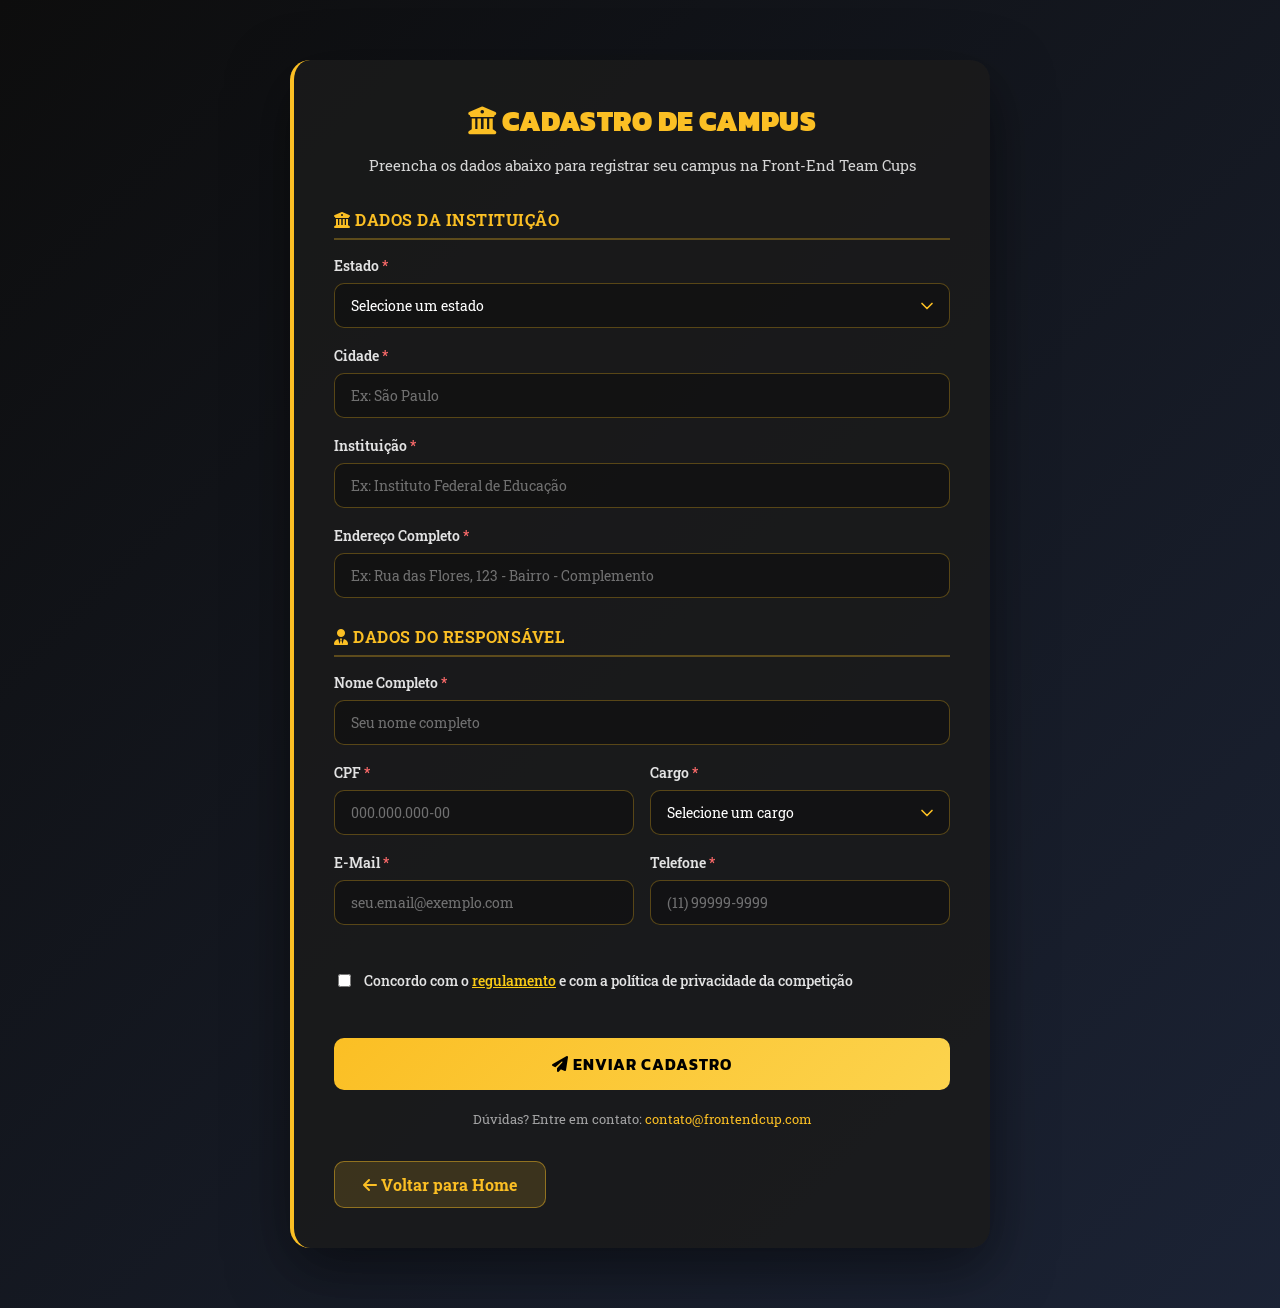
==== commit 96e1af5f: "alterado como fica mostrado os times e tutoriais de instalação" ====
--- a/cadastro.html
+++ b/cadastro.html
@@ -69,7 +69,7 @@
                     </div>
 
                     <div class="formGroup">
-                        <label for="instituicao" class="requiredLabel">Instituição/Escola</label>
+                        <label for="instituicao" class="requiredLabel">Instituição</label>
                         <input type="text" id="instituicao" name="instituicao" placeholder="Ex: Instituto Federal de Educação" required>
                     </div>
 
@@ -175,11 +175,11 @@
         const successMsg = document.getElementById('successMessage');
         const errorMsg = document.getElementById('errorMessage');
 
-        form.addEventListener('submit', function(e) {
+        form.addEventListener('submit', async function(e) {
+            e.preventDefault()
             // Validar CPF
             const cpf = cpfInput.value.replace(/\D/g, '');
             if (cpf.length !== 11) {
-                e.preventDefault();
                 showError('CPF inválido. Digite um CPF válido.');
                 return;
             }
@@ -187,18 +187,47 @@
             // Validar Telefone
             const telefone = telefoneInput.value.replace(/\D/g, '');
             if (telefone.length < 10) {
-                e.preventDefault();
                 showError('Telefone inválido. Digite um telefone válido.');
                 return;
             }
 
-            // Se tudo estiver correto, mostrar mensagem de sucesso
-            e.preventDefault();
-            showSuccess();
-            setTimeout(() => {
-                form.reset();
-                successMsg.style.display = 'none';
-            }, 3000);
+            const dadosParaEnviar = {
+                estado: document.getElementById('estado').value,
+                cidade: document.getElementById('cidade').value,
+                instituicao: document.getElementById('instituicao').value,
+                endereco: document.getElementById('endereco').value,
+                responsavel_nome: document.getElementById('responsavel_nome').value,
+                responsavel_cpf: document.getElementById('responsavel_cpf').value, // Aqui envia o CPF com a máscara
+                responsavel_cargo: document.getElementById('responsavel_cargo').value,
+                responsavel_email: document.getElementById('responsavel_email').value,
+                responsavel_telefone: document.getElementById('responsavel_telefone').value // Aqui envia o telefone com a máscara
+            };
+
+            try {
+                // Altere esta URL para a rota real do seu back-end em Python
+                const response = await fetch('http://localhost:8000/api/registrar-campus', {
+                    method: 'POST',
+                    headers: {
+                        'Content-Type': 'application/json'
+                    },
+                    body: JSON.stringify(dadosParaEnviar)
+                });
+
+                // Se o servidor Python responder que deu tudo certo (Status 200)
+                if (response.ok) {
+                    showSuccess();
+                    setTimeout(() => {
+                        form.reset();
+                        successMsg.style.display = 'none';
+                    }, 3000);
+                } else {
+                    // Se o servidor retornar algum erro (ex: 400 ou 500)
+                    showError('Erro no servidor ao tentar realizar o cadastro.');
+                }
+            } catch (error) {
+                console.error('Erro de requisição:', error);
+                showError('Falha na comunicação com o servidor.');
+            }
         });
 
         function showSuccess() {
--- a/style.css
+++ b/style.css
@@ -61,8 +61,10 @@
 }
 
 .header{
+  position: relative;
   display: flex;
   height: 13%;
+  min-height: 13%;
   width: 100%;
   position: relative;
   z-index: 50;
@@ -83,6 +85,7 @@
 .leftHeader.scrolled{
   visibility: hidden
 }
+
 
 .meubtn{
   text-decoration: none;
@@ -109,6 +112,7 @@
   align-items: center;
   min-width: 10%;
   padding: 8px;
+  padding-left: 30px;
   background: rgba(0, 0, 0, 0.89);
   border-radius: 20px 0px 0px 20px;
 }
@@ -127,19 +131,8 @@
 }
 
 .leftHeaderLogo img{
-  width: 80px;
-  height: 80px;
-}
-
-@media(max-width: 780px){
-  .leftHeaderLogo img{
-  width: 80px;
-  height: 80px;  
-}
-
-  .header{
-    min-height: 60px;
-  }
+  width: 45px;
+  height: auto;
 }
 
 .rightHeader{
@@ -148,6 +141,87 @@
  padding-right: 38px;
  align-items: center;
  justify-content: end;
+}
+
+@media(max-width: 780px){
+  .leftHeaderLogo{
+    padding-left: 15px;
+  }
+
+  .rightHeader{
+    padding-right: 23px;
+  }
+
+  .header{
+    min-height: 60px;
+  }
+}
+
+.titulo-header-fixo {
+  position: absolute;
+  left: 49%;
+  transform: translate(-50%, -50%);
+  
+  font-family: "Pixelify Sans", sans-serif;
+  font-weight: 700;
+  letter-spacing: 0.18em;
+  margin: 0;
+  font-size: 35px;
+  opacity: 0;
+  pointer-events: none;
+  transition: all 0.3s ease;
+  display: flex;
+  flex-direction: column;
+  align-items: center;
+  gap: 0;
+  width: auto;
+  white-space: nowrap;
+}
+
+
+.titulo-header-fixo h1 {
+  font-size: inherit;
+  margin: 0;
+  color: white;
+}
+
+.titulo-header-fixo.scrolled {
+  position: fixed;
+  left: 49%;
+  top: 15px;
+  opacity: 1;
+  transform: translate(-49%, 0);
+  pointer-events: auto;
+  z-index: 99;
+}
+
+@media (max-width: 768px) {
+  .titulo-header-fixo {
+    font-size: 24px;
+    white-space: normal;
+    width: 300px;
+    text-align: center;
+  }
+  
+  .titulo-header-fixo.scrolled {
+    width: 280px;
+    gap: 5px;
+  }
+  
+  .titulo-header-fixo h1 {
+    display: inline;
+  }
+}
+
+@media (max-width: 480px) {
+  
+  .titulo-header-fixo.scrolled {
+    width: 150px;
+    font-size: 18px;
+    top: 22px;
+    left: 45%;
+    transform: translate(-45%, 0);
+  }
 }
 
 .main{
@@ -177,6 +251,7 @@
   gap: 80px;
   margin-bottom: 60px;
 }
+
 
 .subContent h1{
   color: white;
@@ -289,9 +364,10 @@
   }
 }
 
-@media (max-width: 450px){
+@media (max-width: 400px){
   .countdownContainer h2{
     font-size: 14px;
+    padding: 5px 5px 5px;
   }
 
   .box{
@@ -555,7 +631,7 @@
   display: flex;
   flex-direction: column;
   align-items: center;
-  background-color: #0f172a;
+  background: linear-gradient(135deg, rgba(0, 0, 0, 0.95) 0%, rgba(11, 18, 32, 0.897) 100%);
   border-top: solid 2px rgba(255, 255, 255, 0.12);
 }
 
@@ -565,8 +641,37 @@
   display: flex;
   flex-direction: column;
   align-items: center;
-  background-color: #0f172a;
+  background-image: linear-gradient(rgba(0, 0, 0, 0.637), rgba(0, 0, 0, 0.377)),
+  url(https://i.imgur.com/PFtv3Xg.png);
+  background-size: cover;
+  background-position: center;
   border-top: solid 2px #fbbf24;
+}
+
+.buscarSedes{
+  width: 100%;
+  display: flex;
+  justify-content: end;
+  align-items: center;
+  padding-bottom: 20px;
+
+}
+
+#campoBusca{
+  width: 250px;
+  border: 1px solid rgba(154, 154, 154, 0.432);
+  border-radius: 25px;
+  padding-left: 35px;
+}
+
+.icone-lupa{
+  position: relative;
+  left: 27px;
+  pointer-events: none;
+  color: #fbbf24;
+}
+.esconder-card {
+  display: none !important;
 }
 
 .sedesSection,
@@ -577,7 +682,7 @@
 
 .infoSectionTitle {
   margin: 0 0 12px;
-  color: #fff;
+  color: white;
   text-align: center;
   font-family: "Kanit", sans-serif;
   font-weight: 900;
@@ -594,7 +699,7 @@
   margin: 0 auto 28px;
   max-width: 720px;
   text-align: center;
-  color: rgba(255, 255, 255, 0.82);
+  color: rgb(255, 255, 255);
   font-family: "Roboto Slab", serif;
   font-size: 17px;
   line-height: 1.55;
@@ -657,11 +762,10 @@
 
 .sedeBanner {
   display: flex;
-  flex-direction: row;
+  flex-direction: column;
   flex-wrap: wrap;
   align-items: stretch;
   width: 100%;
-  min-height: 88px;
   margin: 0;
   border-radius: 14px;
   overflow: visible;
@@ -680,21 +784,24 @@
 }
 
 .sedeBannerBody {
-  flex: 1;
-  min-width: 0;
+  width: 100%;
   display: flex;
   flex-direction: column;
-  justify-content: center;
-  padding: 12px 14px;
+  justify-content: flex-start;
+  align-items: flex-start;
+  padding: 14px 18px;
   text-align: left;
+  position: relative;
+  min-height: 100px;
 }
 
 .sedeBannerName {
-  margin: 0 0 4px;
-  font-size: clamp(1rem, 2.5vw, 1.25rem);
-  font-weight: 700;
-  line-height: 1.25;
+  margin: 0 0 8px;
+  font-size: clamp(1.3rem, 3vw, 1.6rem);
+  font-weight: 800;
+  line-height: 1.2;
   color: #fff;
+  letter-spacing: 0.3px;
 }
 
 .sedeBannerMeta {
@@ -709,49 +816,80 @@
   font-size: 0.9em;
 }
 
-.sedeBannerDesc {
+.sedeBannerInstitution {
+  margin: 0 0 6px;
+  font-size: 13px;
+  color: rgba(251, 191, 36, 0.9);
+  font-weight: 600;
+}
+
+.sedeBannerInstitution i {
+  margin-right: 6px;
+  color: #fbbf24;
+  font-size: 0.9em;
+}
+
+.sedeBannerCity {
+  margin: 0 0 12px;
+  font-size: 13px;
+  color: rgba(255, 255, 255, 0.72);
+}
+
+.sedeBannerCity::before {
+  content: '📍 ';
+  margin-right: 4px;
+}
+
+.sedeBannerTeamsCounter {
+  position: absolute;
+  top: 14px;
+  right: 18px;
   margin: 0;
-  font-size: clamp(12px, 1.2vw, 14px);
-  line-height: 1.45;
-  color: rgba(255, 255, 255, 0.58);
-  overflow-wrap: break-word;
-  display: -webkit-box;
-  -webkit-box-orient: vertical;
-  -webkit-line-clamp: 2;
-  overflow: hidden;
-}
-
-.sedeBannerTeamsCounter {
-  margin-top: 12px;
-  padding-top: 12px;
-  border-top: 1px solid rgba(251, 191, 36, 0.3);
-  font-size: 14px;
+  padding: 12px 16px;
+  border: 2px solid #fbbf24;
+  border-radius: 12px;
+  font-size: 18px;
+  font-weight: 800;
   color: #fbbf24;
-  font-weight: 700;
   cursor: pointer;
   display: flex;
   align-items: center;
   gap: 8px;
+  background: rgba(251, 191, 36, 0.12);
+  transition: all 0.3s ease;
+}
+
+.sedeBannerTeamsCounter:hover {
+  background: rgba(251, 191, 36, 0.22);
+  border-color: #fcd34d;
+  transform: scale(1.05);
 }
 
 .sedeBannerTeamsCounter:before {
   content: '📋';
-  font-size: 16px;
+  font-size: 20px;
 }
 
 .sedeBannerTeams {
   display: none;
-  width: 100%;
-  margin-top: 24px;
-  margin-bottom: 16px;
-  padding: 16px 12px 0 12px;
-  border-top: 1px solid rgba(251, 191, 36, 0.2);
+  width: 0;
+  height: 0;
+  margin: 0;
+  padding: 0;
+  border: none;
   flex-wrap: wrap;
   gap: 12px;
+  overflow: hidden;
 }
 
 .sedeBannerTeams.active {
   display: flex;
+  width: 100%;
+  height: auto;
+  margin-top: 12px;
+  margin-bottom: 12px;
+  padding: 16px 18px 0;
+  border-top: 1px solid rgba(251, 191, 36, 0.2);
   animation: slideDown 0.3s ease-out;
 }
 
@@ -768,7 +906,7 @@
 
 .team {
   flex: 0 1 calc(33.33% - 9px);
-  min-width: 180px;
+  min-width: 160px;
   margin-bottom: 0;
   padding: 10px 12px;
   background: rgba(251, 191, 36, 0.08);
@@ -850,9 +988,104 @@
   margin-bottom: 6px;
 }
 
+/* ========== SEÇÃO DE TUTORIAIS ========== */
+.tutoriaisMain {
+  width: 100%;
+  padding: 44px 20px 48px;
+  display: flex;
+  flex-direction: column;
+  align-items: center;
+  background: linear-gradient(135deg, rgba(0, 0, 0, 0.95) 0%, rgba(11, 18, 32, 0.897) 100%);
+  border-top: solid 2px rgba(251, 191, 36, 0.3);
+}
+
+.tutoriaisSection {
+  width: 100%;
+  max-width: 70%;
+}
+
+.tutoriaisGrid {
+  display: grid;
+  grid-template-columns: repeat(auto-fit, minmax(250px, 1fr));
+  gap: 24px;
+  align-items: stretch;
+}
+
+.tutorialCard {
+  background: rgba(27, 27, 27, 0.75);
+  border-radius: 18px;
+  padding: 28px 24px;
+  border: 1px solid rgba(251, 191, 36, 0.2);
+  box-shadow: 0 12px 36px rgba(0, 0, 0, 0.35);
+  display: flex;
+  flex-direction: column;
+  align-items: center;
+  text-align: center;
+  transition: transform 0.3s ease, border-color 0.3s ease, box-shadow 0.3s ease;
+}
+
+.tutorialCard:hover {
+  transform: translateY(-8px);
+  border-color: rgba(251, 191, 36, 0.5);
+  box-shadow: 0 16px 48px rgba(251, 191, 36, 0.15);
+}
+
+.tutorialIcon {
+  font-size: 48px;
+  color: #fbbf24;
+  margin-bottom: 16px;
+  display: flex;
+  align-items: center;
+  justify-content: center;
+}
+
+.tutorialTitle {
+  margin: 0 0 12px;
+  font-family: "Roboto Slab", serif;
+  font-size: 1.1rem;
+  font-weight: 700;
+  color: white;
+}
+
+.tutorialDescription {
+  margin: 0 0 20px;
+  color: rgba(255, 255, 255, 0.78);
+  font-family: "Roboto Slab", serif;
+  font-size: 14px;
+  line-height: 1.6;
+  flex-grow: 1;
+}
+
+.tutorialLink {
+  display: inline-flex;
+  align-items: center;
+  gap: 8px;
+  padding: 10px 20px;
+  background: rgba(251, 191, 36, 0.15);
+  border: 1px solid rgba(251, 191, 36, 0.5);
+  border-radius: 25px;
+  color: #fbbf24;
+  text-decoration: none;
+  font-family: "Roboto Slab", serif;
+  font-weight: 700;
+  font-size: 13px;
+  transition: all 0.3s ease;
+}
+
+.tutorialLink:hover {
+  background: rgba(251, 191, 36, 0.25);
+  border-color: #fbbf24;
+  transform: translateX(4px);
+}
+
+.tutorialLink i {
+  font-size: 12px;
+}
+
 @media (max-width: 768px) {
   .sedesMain,
-  .ferramentasMain {
+  .ferramentasMain,
+  .tutoriaisMain {
     padding: 32px 16px 36px;
   }
 
@@ -875,26 +1108,21 @@
   }
 
   .sedeBannerBody {
-    padding: 10px 12px 12px;
+    padding: 12px 12px;
+    min-height: auto;
+  }
+
+  .sedeBannerTeamsCounter {
+    position: static;
+    border: 1px solid rgba(251, 191, 36, 0.5);
+    padding: 8px 12px;
+    font-size: 14px;
+    margin-top: 10px;
+    align-self: flex-start;
   }
 
   .sedeBanner:hover {
     transform: translateY(-2px);
-  }
-
-  .sedesVerMaisBtn {
-    font-size: 13px;
-    padding: 8px 18px;
-  }
-
-  .sedeBannerTeamsCounter {
-    font-size: 13px;
-    margin-top: 10px;
-    padding-top: 10px;
-  }
-
-  .sedeBannerTeams {
-    max-height: 300px;
   }
 
   .team {
@@ -923,11 +1151,32 @@
   .ferramentasBlocTitle {
   font-size: 18px;
 }
+
+  .tutoriaisGrid {
+    grid-template-columns: 1fr;
+  }
+
+  .tutorialCard {
+    padding: 20px 18px;
+  }
+
+  .tutorialIcon {
+    font-size: 40px;
+  }
+
+  .tutorialTitle {
+    font-size: 1rem;
+  }
+
+  .tutorialDescription {
+    font-size: 13px;
+  }
 }
 
 
 @media(max-width: 920px){
-  .ferramentasMain {
+  .ferramentasMain,
+  .tutoriaisMain {
     padding: 32px 16px 36px;
   }
 
@@ -951,6 +1200,10 @@
   .ferramentasBlocTitle {
   font-size: 18px;
 }
+
+  .tutoriaisGrid {
+    grid-template-columns: repeat(auto-fit, minmax(200px, 1fr));
+  }
 }
 
 
@@ -962,13 +1215,18 @@
   flex-direction: column;
   align-items: center;
   justify-content: center;
-}
-
-#carouselTitle{
-  color: black;
+  background: linear-gradient(135deg, rgba(0, 0, 0, 0.95) 0%, rgba(7, 11, 20, 0.95) 100%);
+}
+
+.carouselTitle{
+  color: white;
   text-align: center;
   font-family: 'Kanit', sans-serif; font-weight: 900;
   font-size: 32px;
+}
+
+.carouselTitle i{
+  color: #fbbf24;
 }
 
 .carouselMain{
@@ -1039,26 +1297,19 @@
 
 
 .indicatorsCarousel{
-  display: flex;
-  gap: 10px;
-  justify-content: center;
-  align-items: center;
-  padding-top: 30px;
-  padding-bottom: 20px;
-}
-
-.indicatorsCarousel span{
-  width: 12px;
-  height: 12px;
-  border-radius: 50%;
-  background-color: rgba(128, 128, 128, 0.438);
-  cursor: pointer;
-}
-
-.indicatorsCarousel span.active {
-  background-color: #fbbf24;
-  transform: scale(1.2);
-  transition: all 0.3s ease;
+  text-align: center;
+  font-size: 1.2rem;
+  font-weight: bold;
+  color: white;
+  margin-top: 15px;
+  font-family: sans-serif;
+  padding: 15px;
+  background-color: #1d1d1dd5;
+  border-radius: 15px;
+}
+
+#currentSlide {
+    color: #fca311; 
 }
 
 
@@ -1068,11 +1319,10 @@
   flex-direction: column;
   align-items: center;
   padding: 48px 20px 56px;
-  background-image: linear-gradient(rgba(0, 0, 0, 0.88), rgba(0, 0, 0, 0.88)),
-  url(https://i.imgur.com/EJjaeSb.png);
+  background-image: linear-gradient(rgba(0, 0, 0, 0.842), rgba(0, 0, 0, 0.822)),
+  url(https://i.imgur.com/XbJfyZX.png);
   background-size: cover;
   background-position: center;
-  border-top: solid 2px rgba(255, 255, 255, 0.15);
   border-bottom: solid 2px #fbbf24;
 }
 
@@ -1100,10 +1350,10 @@
 }
 
 .historyContent {
-  background: rgba(27, 27, 27, 0.75);
+  background: rgba(19, 19, 19, 0.89);
   border-radius: 20px;
   padding: 28px 32px;
-  color: rgba(255, 255, 255, 0.88);
+  color: rgba(255, 255, 255, 0.959);
   font-family: "Roboto Slab", serif;
   font-size: 17px;
   line-height: 1.65;
@@ -1176,9 +1426,6 @@
 }
 
 @media (max-width: 600px) {
-  .leftHeaderLogo{
-  padding: 0px;
-  }
   .historyMain {
     padding: 28px 12px 36px;
   }
@@ -1213,13 +1460,7 @@
     font-size: 16px;
   }
 
-  .imgIf img{
-  width: 100px;
-  }
-
-  .imgBrasil img{
-  width: 100px;
-  }
+
 
 }
 
@@ -1243,7 +1484,7 @@
   display: flex;
   flex-direction: column;
   align-items: center;
-  background-color: #0f172a;
+  background: linear-gradient(135deg, rgba(0, 0, 0, 0.95) 0%, rgba(15, 23, 42, 0.95) 100%);
   border-top: solid 2px rgba(255, 255, 255, 0.12);
 }
 
@@ -1345,15 +1586,15 @@
 
 
 .devCarouselTrack {
-  display: flex;
-  gap: 20px;
-  width: 100%;
-  flex-grow: 1;
-  transition: transform 0.3s ease;
-}
+  display: grid;
+  grid-template-columns: repeat(5, 1fr);
+  gap: 28px;
+  width: 100%;
+  margin-top: 20px;
+}
+
 
 .devCard {
-  flex: 0 0 calc(25% - 15px);
   background: rgba(27, 27, 27, 0.75);
   border-radius: 18px;
   overflow: hidden;
@@ -1367,7 +1608,7 @@
 
 .devImage {
   width: 100%;
-  height: 250px;
+  height: 200px;
   object-fit: cover;
   display: block;
 }
@@ -1390,7 +1631,58 @@
   letter-spacing: 0.5px;
 }
 
-
+@media(max-width:1350px){
+  .devCarouselTrack{
+    grid-template-columns: repeat(4, 1fr);
+    gap: 15px;
+  }
+
+  .devImage{
+    height: 250px;
+  }
+
+  .devName{
+    font-size: 16px;
+  }
+
+  .devRole{
+    font-size: 12px;
+  }
+}
+@media(max-width:1150px){
+  .devCarouselTrack{
+    grid-template-columns: repeat(3, 1fr);
+    gap: 15px;
+  }
+
+  .devName{
+    font-size: 14px;
+  }
+
+  .devRole{
+    font-size: 11px;
+  }
+}
+
+@media(max-width:900px){
+  .devCarouselTrack{
+    grid-template-columns: repeat(2, 1fr);
+    gap: 15px;
+  }
+}
+
+@media(max-width:680px){
+  .desenvolvedoresSection,
+  .organizadoresSection{
+    max-width: 90%;
+  }
+
+}
+@media(max-width:420px){
+  .devImage{
+    height: 200px;
+  }
+}
 
 .cadastroCTASection {
   width: 100%;
@@ -1478,7 +1770,7 @@
   margin-right: 8px;
 }
 
-/* ========== FOOTER ========== */
+
 .footer {
   width: 100%;
   background: linear-gradient(135deg, rgba(0, 0, 0, 0.95) 0%, rgba(15, 23, 42, 0.95) 100%);
@@ -1570,20 +1862,29 @@
   margin: 8px 0;
 }
 
+.footerBot{
+  text-align: center;
+  color: rgba(255, 255, 255, 0.6);
+}
+
+
 .footerBottom {
   display: flex;
-  justify-content: space-around;
+  justify-content: space-between;
   align-items: center;
   text-align: center;
-  padding-top: 24px;
+  padding-top: 15px;
   border-top: 1px solid #fbbf24;
   color: rgba(255, 255, 255, 0.6);
   font-size: 13px;
-  background-color: #00420c;
+  background-color: #000000;
+  padding-left: 50px;
+  padding-right: 50px;
+  padding-bottom: 10px;
   
 }
 
-.footerBottom a {
+.footerBot a {
   color: #fbbf24;
   text-decoration: none;
   transition: color 0.3s ease;
@@ -1894,6 +2195,10 @@
   transform: translateX(-3px);
 }
 
+/* ========== BUSCAR SEDES ========== */
+.esconderCard {
+  display: none !important;
+}
 /* ========== RESPONSIVIDADE ========== */
 @media (max-width: 768px) {
   .organizadoresGrid {
@@ -1901,14 +2206,6 @@
     gap: 20px;
   }
 
-  .devCarouselTrack {
-    gap: 15px;
-  }
-
-  .devCard {
-    flex: 0 0 calc(50% - 7.5px);
-  }
-
   .footerContent {
     grid-template-columns: 1fr;
     gap: 30px;
@@ -2057,6 +2354,11 @@
     padding: 12px 20px;
     font-size: 12px;
   }
+
+  .footerBottom{
+    padding-right: 25px;
+    padding-left: 25px;
+  }
 }
 
 @media (max-width: 430px) {
@@ -2099,18 +2401,18 @@
     font-size: 13px;
   }
 
-  .leftHeaderLogo img{
-    width: 80px;
-    height: 80px;  
-  }
-
   .header{
-    min-height: 80px;
+    min-height: 90px;
+  }
+
+  .countdownContainer{
+    padding: 5px 5px 5px;
   }
 
   .countdownContainer h2 {
-    font-size: 13px;
-    margin: 0 0 2px;
+    font-size: 11px;
+    margin: 0 0 5px;
+    
   }
 
   .timer {
@@ -2177,7 +2479,8 @@
   }
 
   .imgIf img{
-  width: 120px;
+  padding-top: 5px;
+  width: 140px;
   height: auto;
 }
 
@@ -2185,11 +2488,16 @@
   width: 120px;
   height: auto;
 }
+
+  .footerBot p{
+    font-size: 12px;
+  }
 }
 
 @media (max-width: 600px){
   .imgIf img{
-  width: 120px;
+  padding-top: 5px;
+  width: 140px;
   height: auto;
 }
 
@@ -2199,14 +2507,14 @@
 }
 }
 
-@media (max-height:900px){
+@media (max-height:1000px){
   .countdownContainer h2{
     font-size: 16px;
   }
 
   .box{
     width: 60%;
-    padding: 5px 10px;
+    padding: 3px 7px;
   }
   .box span {
     font-size: 18px;
@@ -2214,4 +2522,81 @@
   .box p {
     font-size: 13px;
   }
+}
+
+.bannerIf{
+  background-image: url('banner.png');
+  height: 380px;
+  width: 100%;
+  background-size: cover; 
+  background-position: center; 
+  background-repeat: no-repeat
+}
+
+@media(max-width:1500px){
+  .bannerIf{
+    height: 300px;
+  }
+}
+@media(max-width:1150px){
+  .bannerIf{
+    height: 240px;
+  }
+}
+@media(max-width:900px){
+  .bannerIf{
+    height: 180px;
+  }
+}
+@media(max-width:700px){
+  .bannerIf{
+    height: 150px;
+  }
+}
+@media(max-width:600px){
+  .bannerIf{
+    height: 130px;
+  }
+}
+@media(max-width:480px){
+  .bannerIf{
+    height: 90px;
+  }
+}
+
+@media(max-width:500px){
+  
+  .header{
+    max-height: 115px;
+  }
+
+  .rightHeader{
+    padding-right: 10px;
+  }
+
+  .leftHeaderLogo img{
+    width: 40px;
+  }
+
+  .timer {
+  gap: 5px;
+  width: 100%;
+}
+
+.countdownContainer h2{
+    font-size: 14px;
+    padding: 5px 5px 5px;
+  }
+
+  .box{
+    width: 50%;
+    padding: 5px 7px;
+  }
+  .box span {
+    font-size: 15px;
+  }
+  .box p {
+    font-size: 11px;
+  }
+
 }
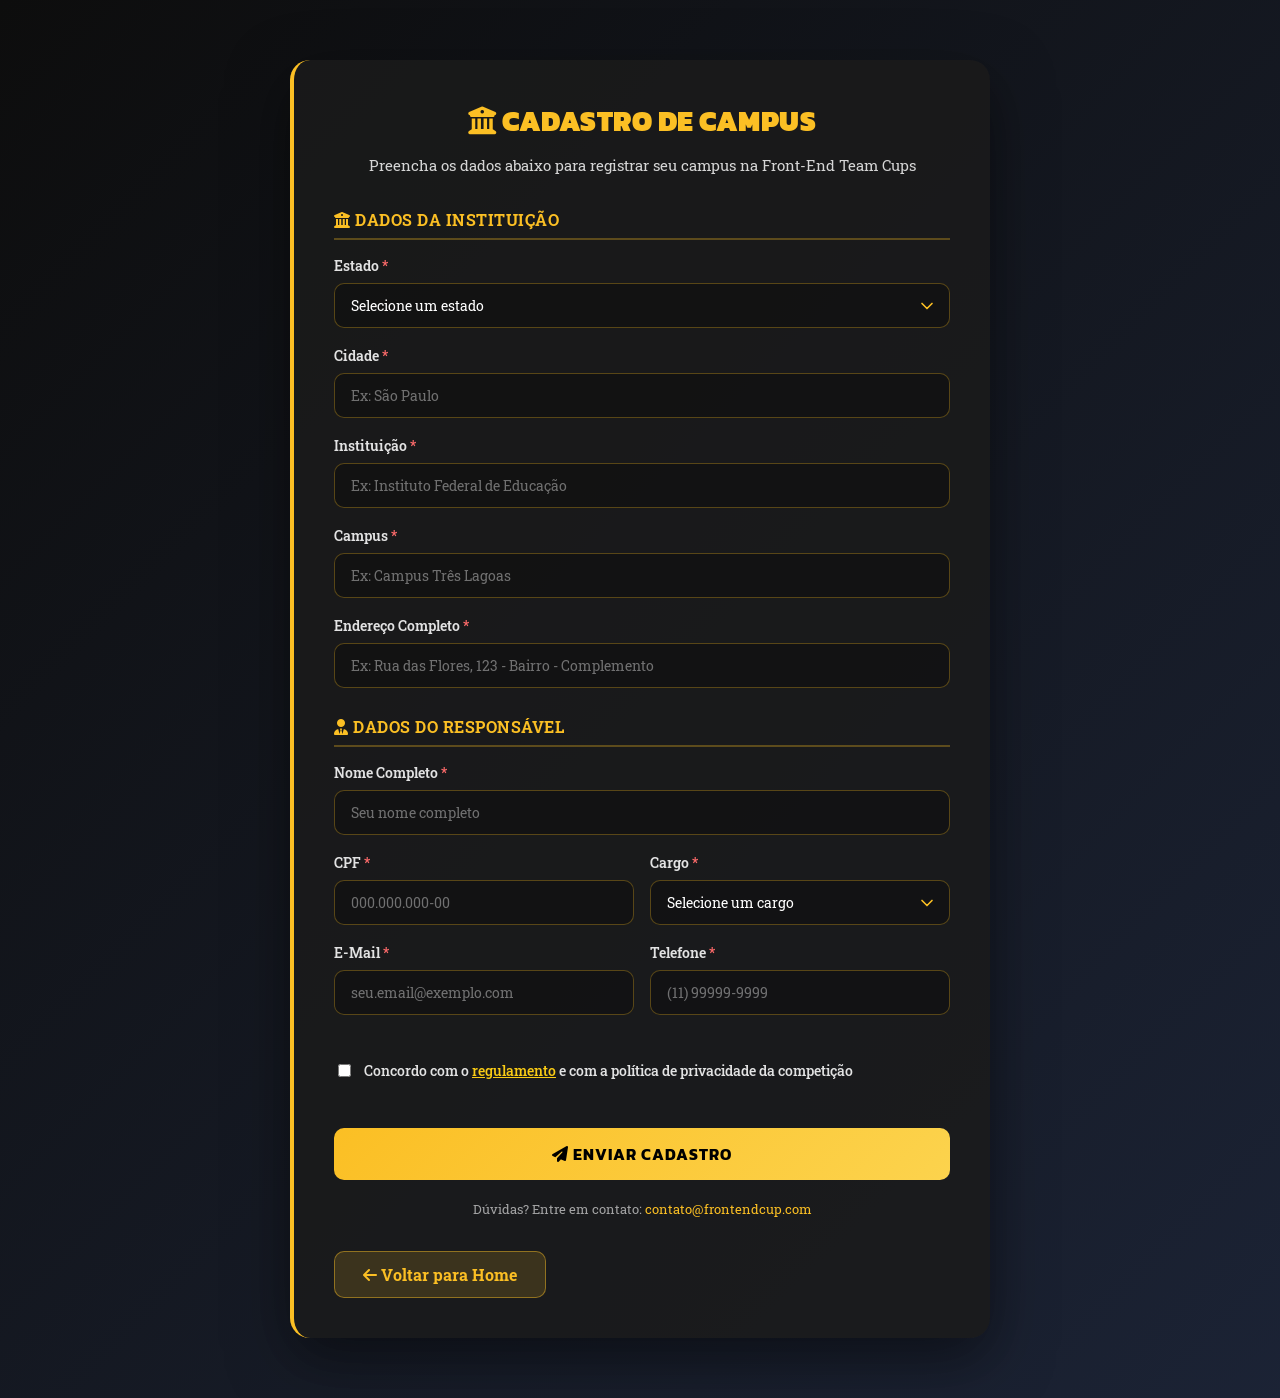
==== commit f456fef7: "alterado coisas para telas pequenas" ====
--- a/cadastro.html
+++ b/cadastro.html
@@ -74,6 +74,11 @@
                     </div>
 
                     <div class="formGroup">
+                        <label for="campus" class="requiredLabel">Campus</label>
+                        <input type="text" id="campus" name="campus" placeholder="Ex: Campus Três Lagoas" required>
+                    </div>
+
+                    <div class="formGroup">
                         <label for="endereco" class="requiredLabel">Endereço Completo</label>
                         <input type="text" id="endereco" name="endereco" placeholder="Ex: Rua das Flores, 123 - Bairro - Complemento" required>
                     </div>
@@ -195,6 +200,7 @@
                 estado: document.getElementById('estado').value,
                 cidade: document.getElementById('cidade').value,
                 instituicao: document.getElementById('instituicao').value,
+                campus: document.getElementById('campus').value,
                 endereco: document.getElementById('endereco').value,
                 responsavel_nome: document.getElementById('responsavel_nome').value,
                 responsavel_cpf: document.getElementById('responsavel_cpf').value, // Aqui envia o CPF com a máscara
--- a/style.css
+++ b/style.css
@@ -63,8 +63,8 @@
 .header{
   position: relative;
   display: flex;
-  height: 13%;
-  min-height: 13%;
+  height: 10px;
+  min-height: 100px;
   width: 100%;
   position: relative;
   z-index: 50;
@@ -78,7 +78,7 @@
   right: 0;
   background: rgb(0, 0, 0);
   width: 100%;
-  height: 10%;
+  height: 90px;
 }
 
 
@@ -110,24 +110,16 @@
 .leftHeaderLogo{
   display: flex;
   align-items: center;
-  min-width: 10%;
-  padding: 8px;
-  padding-left: 30px;
+  min-width: 8%;
+  padding-right: 8px;
+  padding-left: 15px;
   background: rgba(0, 0, 0, 0.89);
-  border-radius: 20px 0px 0px 20px;
 }
 
 .leftHeader{
   display: flex;
   width: 60%;
   align-items: center;
-  
-  
-}
-
-.leftHeader h2{
-  color: white;
-  font-size: 38px;
 }
 
 .leftHeaderLogo img{
@@ -136,11 +128,30 @@
 }
 
 .rightHeader{
- width: 30%;
+ width: 40%;
  display: flex;
- padding-right: 38px;
+ padding-right: 15px;
  align-items: center;
  justify-content: end;
+}
+
+@media(max-width:500px){
+  
+  .header{
+    max-height: 100px;
+  }
+
+  .rightHeader{
+    padding-right: 10px;
+  }
+
+  .leftHeaderLogo{
+    padding-left: 10px;
+  }
+
+  .leftHeaderLogo img{
+    width: 45px;
+  }
 }
 
 @media(max-width: 780px){
@@ -149,11 +160,11 @@
   }
 
   .rightHeader{
-    padding-right: 23px;
+    padding-right: 15px;
   }
 
   .header{
-    min-height: 60px;
+    min-height: 100px;
   }
 }
 
@@ -161,10 +172,9 @@
   position: absolute;
   left: 49%;
   transform: translate(-50%, -50%);
-  
-  font-family: "Pixelify Sans", sans-serif;
-  font-weight: 700;
-  letter-spacing: 0.18em;
+  font-family: 'Montserrat', sans-serif;
+  font-weight: 800; /* Define o estilo como ExtraBold */
+  letter-spacing: 2px;
   margin: 0;
   font-size: 35px;
   opacity: 0;
@@ -172,7 +182,7 @@
   transition: all 0.3s ease;
   display: flex;
   flex-direction: column;
-  align-items: center;
+  text-align: center;
   gap: 0;
   width: auto;
   white-space: nowrap;
@@ -185,14 +195,25 @@
   color: white;
 }
 
+
 .titulo-header-fixo.scrolled {
   position: fixed;
   left: 49%;
-  top: 15px;
+  top: 28px;
   opacity: 1;
   transform: translate(-49%, 0);
   pointer-events: auto;
   z-index: 99;
+}
+
+@media(max-width: 850px){
+  .titulo-header-fixo h1 span{
+    display: block;
+  }
+
+  .titulo-header-fixo.scrolled {
+    top: 8px;
+  }
 }
 
 @media (max-width: 768px) {
@@ -206,6 +227,7 @@
   .titulo-header-fixo.scrolled {
     width: 280px;
     gap: 5px;
+    top: 21px;
   }
   
   .titulo-header-fixo h1 {
@@ -218,7 +240,7 @@
   .titulo-header-fixo.scrolled {
     width: 150px;
     font-size: 18px;
-    top: 22px;
+    top: 28px;
     left: 45%;
     transform: translate(-45%, 0);
   }
@@ -237,19 +259,19 @@
   height: 50%;
   width: 100%;
 }
+
 .subContent{
   display: flex;
-  height: 160px;
+  height: 110px;
   width: 100%;
   align-items: center;
   justify-content: center;
   background: rgba(0, 0, 0, 0.89);
-  padding: 15px 28px;
-  font-family: "Pixelify Sans", sans-serif;
-  font-weight: 700;
-  letter-spacing: 0.18em;
-  gap: 80px;
-  margin-bottom: 60px;
+  font-family: 'Montserrat', sans-serif;
+  font-weight: 800; /* Define o estilo como ExtraBold */
+  letter-spacing: 2px;
+  margin-bottom: 70px;
+  text-align: center;
 }
 
 
@@ -267,6 +289,8 @@
     0 4px 28px rgba(0, 0, 0, 0.5);
 }
 
+
+
 .contentTime{
   height: 50%;
   width: 100%;
@@ -278,20 +302,20 @@
 
 .countdownContainer {
   background: rgba(0, 0, 0, 0.89); 
-  padding: 15px 15px 15px;
+  padding: 15px 15px 10px;
   width: auto;
-  min-width: 300px;
-  max-width: 350px;
+  min-width: 200px;
+  max-width: 230px;
   height: 100%;
-  border-radius: 0 20px 20px 0;
+  border-radius: 0 00px 20px 0;
   text-align: center;
   color: white;
   font-family: "Roboto Slab", serif;
 }
 
 .countdownContainer h2 {
-  margin: 0 0 4px;
-  font-size: 1.05rem;
+  margin: 0 0 2px;
+  font-size: 13px;
   font-weight: 600;
   line-height: 1.3;
 }
@@ -300,31 +324,38 @@
 .timer {
   display: flex;
   align-items: center;
-  gap: 10px;
+  gap: 5px;
   width: 100%;
 }
 
 .box {
   background: rgba(255, 255, 255, 0.15);
-  padding: 5px 7px;
+  padding: 3px 5px;
   border-radius: 12px;
   min-width: 0;
-  width: 70%;
+  width: 80%;
+  font-size: 12px;
 }
 
 
 
 .box span {
+  font-size: 22px;
+  font-weight: bold;
   display: block;
-  font-size: 27px;
-  font-weight: bold;
-}
-
-.box p {
-  margin: 5px 0 0;
-  font-size: 0.9rem;
-  opacity: 0.8;
-}
+}
+
+@media(max-width: 1250px){
+  .subContent{
+    height: 180px;
+    margin-bottom: 30px;
+  }
+
+  .subContent h1 span{
+    display: block;
+  }
+}
+
 
 @media(max-width: 650px){
   .rightHeader{
@@ -335,56 +366,76 @@
     font-size: 52px;
   }
 
+  .subContent{
+    height: 140px;
+    margin-bottom: 60px;
+  }
+
   .contentTime{
     padding-left: 5px;
   }
 
+
   .countdownContainer{
-    width: auto;
-    min-width: 100px;
-  } 
+  padding: 15px 15px 5px;
+}
+
+  .countdownContainer h2{
+    font-size: 12px;
+    margin: 0 0 0px;
+  }
+
+  .box{
+    width: 70%;
+    padding: 3px 8px;
+  }
+  .box span {
+    font-size: 15px;
+  }
+  .box p {
+    font-size: 11px;
+  }
+
+  .meubtn{
+    padding: 15px 7px;
+    font-size: 15px;
+  }
+}
+
+@media(max-width:500px){
+  
+  .timer {
+  gap: 5px;
+  width: 100%;
+}
+
+  .countdownContainer{
+    padding: 17px 17px 5px;
+  }
+
   .countdownContainer h2{
     font-size: 16px;
+    margin: 0 0 0px;
   }
 
   .box{
-    width: 60%;
-    padding: 5px 10px;
+    width: 70%;
+    padding: 3px 8px;
   }
   .box span {
     font-size: 18px;
   }
   .box p {
-    font-size: 13px;
-  }
-
-  .meubtn{
-    padding: 9px 7px;
-    font-size: 15px;
-  }
-}
-
-@media (max-width: 400px){
-  .countdownContainer h2{
-    font-size: 14px;
-    padding: 5px 5px 5px;
-  }
-
-  .box{
-    width: 50%;
-    padding: 5px 7px;
-  }
-  .box span {
-    font-size: 15px;
-  }
-  .box p {
     font-size: 11px;
   }
-}
+
+}
+
+
 
 .timelineMain{
   width: 100%;
-  min-height: 450px;
+  min-height: 400px;
   display: flex;
   flex-direction: column;
   align-items: center;
@@ -400,8 +451,6 @@
 .timelineSection {
   width: 100%;
   max-width: 70%;
-  padding: 20px;
-
   display: flex;
   flex-direction: column;
 }
@@ -410,7 +459,8 @@
   color: white;
   text-align: center;
   font-family: 'Kanit', sans-serif; font-weight: 900;
-  font-size: 28px;
+  letter-spacing: 2px;
+  font-size: 32px;
 }
 
 .timeline{
@@ -420,6 +470,8 @@
   width: 100%;
   margin: 0 auto;
   padding: 20px 0;
+  font-family: "Montserrat", sans-serif;
+  font-weight: 700;
 }
 
 .timeline::before{
@@ -495,12 +547,9 @@
 }
 
 .timelineContent h3{
-  font-size: 25px;
+  font-size: 23px;
   color: #FFD700;
   margin: 0 0 8px 0;
-  font-family: "Roboto Slab", serif;
-  text-transform: uppercase;
-  letter-spacing: 1px;
 }
 
 #timelineDate{
@@ -512,7 +561,7 @@
 
 #timelineDescription{
   color: rgba(255, 255, 255, 0.7);
-  font-size: 19px;
+  font-size: 15px;
   margin: 8px 0 0 0;
   line-height: 1.4;
 }
@@ -586,13 +635,6 @@
     align-items: center;
   }
 
-  .subContent{
-    flex-direction: column;
-    gap: 0px;
-    padding-bottom: 30px;
-    padding-top: 30px;
-    height: 180px;
-  }
   .timeline::before {
     left: 45px;
     width: 2px;
@@ -645,7 +687,11 @@
   url(https://i.imgur.com/PFtv3Xg.png);
   background-size: cover;
   background-position: center;
+  background-attachment: fixed;
   border-top: solid 2px #fbbf24;
+
+  max-height: 90vh;
+  overflow-y: auto;
 }
 
 .buscarSedes{
@@ -687,7 +733,7 @@
   font-family: "Kanit", sans-serif;
   font-weight: 900;
   font-size: 28px;
-  letter-spacing: 0.5px;
+  letter-spacing: 2px;
 }
 
 .infoSectionTitle i {
@@ -700,9 +746,10 @@
   max-width: 720px;
   text-align: center;
   color: rgb(255, 255, 255);
-  font-family: "Roboto Slab", serif;
-  font-size: 17px;
-  line-height: 1.55;
+  font-family: "Open Sans", sans-serif;
+  font-weight: 400;
+  line-height: 1.6;
+  font-size: 18px;
 }
 
 .sedesBannerWrap {
@@ -722,7 +769,7 @@
   width: 100%;
 }
 
-.sedesBannerRow:not(.is-expanded) .sedeBanner:nth-child(n + 4) {
+.sedesBannerRow:not(.is-expanded) .sedeBanner:nth-child(n + 3) {
   display: none;
 }
 
@@ -789,6 +836,9 @@
   flex-direction: column;
   justify-content: flex-start;
   align-items: flex-start;
+  font-family: "Open Sans", sans-serif;
+  font-weight: 400;
+  line-height: 1.6;
   padding: 14px 18px;
   text-align: left;
   position: relative;
@@ -867,7 +917,11 @@
 
 .sedeBannerTeamsCounter:before {
   content: '📋';
-  font-size: 20px;
+  font-size: 30px;
+}
+
+.sedeBannerTeamsCounter span{
+  font-size: 22px;
 }
 
 .sedeBannerTeams {
@@ -964,9 +1018,9 @@
 
 .ferramentasBlocTitle {
   margin: 0 0 16px;
-  font-family: "Roboto Slab", serif;
-  font-size: 1.2rem;
+  font-family: "Open Sans", sans-serif;
   font-weight: 700;
+  line-height: 1.2;
   color: #fbbf24;
 }
 
@@ -979,9 +1033,10 @@
   margin: 0;
   padding-left: 1.2em;
   color: rgba(255, 255, 255, 0.88);
-  font-family: "Roboto Slab", serif;
+  font-family: "Open Sans", sans-serif;
+  font-weight: 400;
+  line-height: 1.6;
   font-size: 14px;
-  line-height: 1.7;
 }
 
 .ferramentasList li {
@@ -1002,13 +1057,33 @@
 .tutoriaisSection {
   width: 100%;
   max-width: 70%;
-}
-
-.tutoriaisGrid {
+  display: flex;
+  flex-direction: column;
+  align-items: center;
+}
+
+
+.tutoriaisCarouselContainer {
+  display: flex;
+  align-items: center;
+  justify-content: space-between;
+  width: 100%;
+  gap: 15px;
+  margin-bottom: 20px;
+  flex: 1; /* Faz a trilha preencher o meio certinho */
+  min-width: 0;
+}
+
+.tutoriaisCarouselTrack {
   display: grid;
-  grid-template-columns: repeat(auto-fit, minmax(250px, 1fr));
+  grid-auto-flow: column;
+  
+  grid-auto-columns: calc((100% - 72px) / 4); 
+  
   gap: 24px;
   align-items: stretch;
+  overflow: hidden;
+
 }
 
 .tutorialCard {
@@ -1022,12 +1097,6 @@
   align-items: center;
   text-align: center;
   transition: transform 0.3s ease, border-color 0.3s ease, box-shadow 0.3s ease;
-}
-
-.tutorialCard:hover {
-  transform: translateY(-8px);
-  border-color: rgba(251, 191, 36, 0.5);
-  box-shadow: 0 16px 48px rgba(251, 191, 36, 0.15);
 }
 
 .tutorialIcon {
@@ -1082,6 +1151,47 @@
   font-size: 12px;
 }
 
+.prevBtnTutorial, .nextBtnTutorial {
+  flex-shrink: 0;
+  height: 50px;
+  width: 50px;
+  border-radius: 50%;
+  background-color: #fbbf24;
+  cursor: pointer;
+  display: flex;
+  align-items: center;
+  justify-content: center;
+  font-weight: bold;
+  transition: transform 0.3s ease-in-out;
+}
+
+.prevBtnTutorial:hover, .nextBtnTutorial:hover {
+  transform: scale(1.05);
+}
+
+.prevBtnTutorial:active, .nextBtnTutorial:active {
+  background-color: #fbbe24c4;
+}
+
+
+.indicatorsTutorial {
+  text-align: center;
+  font-size: 1.2rem;
+  font-weight: bold;
+  color: white;
+  margin-top: 15px;
+  font-family: sans-serif;
+  padding: 13px 22px;
+  background-color: #111111;
+  border-radius: 15px;
+  height: auto;
+}
+
+
+#currentTutorial {
+  color: #fca311;
+}
+
 @media (max-width: 768px) {
   .sedesMain,
   .ferramentasMain,
@@ -1180,6 +1290,18 @@
     padding: 32px 16px 36px;
   }
 
+  .timelineTitle{
+    font-size: 22px;
+  }
+
+  .carouselTitle{
+    font-size: 22px;
+  }
+
+  .historyTitle{
+    font-size: 22px;
+  }
+
   .infoSectionTitle {
     font-size: 22px;
   }
@@ -1210,7 +1332,7 @@
 .carouselContainer{
   width: 100%;
   min-height: 200px;
-  padding: 20px;
+  padding-bottom: 30px;
   display: flex;
   flex-direction: column;
   align-items: center;
@@ -1222,6 +1344,7 @@
   color: white;
   text-align: center;
   font-family: 'Kanit', sans-serif; font-weight: 900;
+  letter-spacing: 2px;
   font-size: 32px;
 }
 
@@ -1232,12 +1355,18 @@
 .carouselMain{
   display: flex;
   align-items: center;
-  justify-content: space-between;
-  width: 70%;
-  gap: 15px;
-}
-
+  justify-content: center;
+  width: 100%;
+  gap: 0;
+  position: relative;
+}
+
+/* Botões flutuantes sobre o carrossel */
 .prevBtnCarousel, .nextBtnCarousel {
+  position: absolute;
+  top: 50%;
+  transform: translateY(-50%);
+  z-index: 10;
   flex-shrink: 0;     
   height: 50px;
   width: 50px;
@@ -1248,50 +1377,155 @@
   align-items: center;
   justify-content: center;
   font-weight: bold;
-}
+  box-shadow: 0 4px 20px rgba(0,0,0,0.5);
+  border: none;
+  transition: transform 0.2s ease, background-color 0.2s ease;
+}
+
+.prevBtnCarousel { left: 20px; }
+.nextBtnCarousel { right: 20px; }
 
 .prevBtnCarousel:hover, .nextBtnCarousel:hover{
-  transform: scale(1.05);
-  transition: transform 0.3s ease-in-out;
+  transform: translateY(-50%) scale(1.12);
+  background-color: #ffd060;
 }
 
 .prevBtnCarousel:active, .nextBtnCarousel:active{
   background-color: #fbbe24c4;
-}
-
+  transform: translateY(-50%) scale(0.97);
+}
+
+/* Track com perspectiva 3D */
 .carouselTrack{
   display: flex;
-  gap: 15px;
-  width: 100%;
-  scroll-behavior: smooth;
+  align-items: center;
+  justify-content: center;
+  width: 100%;
+  height: 380px;
+  position: relative;
+  perspective: 1200px;
   overflow: hidden;
-  flex-grow: 1;
-  transition: opacity 0.2s ease, transform 0.3s cubic-bezier(0.68, -0.55, 0.265, 1.55);
-}
-
+}
+
+/* Estado padrão: todos os cards ficam invisíveis até receber classe */
 .cardCarousel{
-  flex: 0 0 calc(33.333% - 10px); 
-  width: 32.2%;
+  position: absolute;
+  height: 280px;
+  width: 420px;
   object-fit: cover;    
-  border-radius: 15px;
+  border-radius: 16px;
   display: block;
-}
-
-@media(max-width: 1400px){
-  .cardCarousel{
-    flex: 0 0 calc(50% - 10px); 
-    width: 48.7%
-  }
+  cursor: pointer;
+  
+  /* Transição suave em tudo */
+  transition:
+    transform 0.55s cubic-bezier(0.25, 0.46, 0.45, 0.94),
+    opacity 0.55s ease,
+    filter 0.55s ease,
+    box-shadow 0.55s ease,
+    z-index 0s;
+  
+  opacity: 0;
+  pointer-events: none;
+  filter: brightness(0.45) blur(1px);
+  transform: translateX(0) scale(0.7) rotateY(0deg);
+}
+
+/* Card central — destaque total */
+.cardCarousel.is-center {
+  opacity: 1;
+  pointer-events: auto;
+  filter: brightness(1) blur(0px);
+  transform: translateX(0) scale(1) rotateY(0deg);
+  z-index: 5;
+  height: 320px;
+  border-radius: 18px;
+}
+
+/* Card à esquerda imediato */
+.cardCarousel.is-prev {
+  opacity: 0.72;
+  pointer-events: auto;
+  filter: brightness(0.55) blur(0px);
+  transform: translateX(-68%) scale(0.82) rotateY(22deg);
+  z-index: 3;
+  box-shadow: 0 15px 40px rgba(0,0,0,0.5);
+}
+
+/* Card à direita imediato */
+.cardCarousel.is-next {
+  opacity: 0.72;
+  pointer-events: auto;
+  filter: brightness(0.55) blur(0px);
+  transform: translateX(68%) scale(0.82) rotateY(-22deg);
+  z-index: 3;
+  box-shadow: 0 15px 40px rgba(0,0,0,0.5);
+}
+
+/* Cards 2 posições atrás/frente — visíveis mas bem apagados */
+.cardCarousel.is-prev2 {
+  opacity: 0.35;
+  pointer-events: none;
+  filter: brightness(0.35) blur(1px);
+  transform: translateX(-115%) scale(0.65) rotateY(35deg);
+  z-index: 1;
+}
+
+.cardCarousel.is-next2 {
+  opacity: 0.35;
+  pointer-events: none;
+  filter: brightness(0.35) blur(1px);
+  transform: translateX(115%) scale(0.65) rotateY(-35deg);
+  z-index: 1;
 }
 
 @media(max-width: 900px){
-  .cardCarousel{
-    flex: 0 0 calc(100% - 10px); 
-    width: 99%
+  .carouselTrack {
+    height: 300px;
+  }
+  .cardCarousel {
+    width: 260px;
+    height: 200px;
+  }
+  .cardCarousel.is-center {
+    height: 240px;
+    width: 280px;
+  }
+  .cardCarousel.is-prev {
+    transform: translateX(-62%) scale(0.78) rotateY(18deg);
+  }
+  .cardCarousel.is-next {
+    transform: translateX(62%) scale(0.78) rotateY(-18deg);
+  }
+  .cardCarousel.is-prev2 {
+    transform: translateX(-108%) scale(0.58) rotateY(30deg);
+  }
+  .cardCarousel.is-next2 {
+    transform: translateX(108%) scale(0.58) rotateY(-30deg);
   }
   .prevBtnCarousel, .nextBtnCarousel{
-    height: 35px;
-    width: 35px;
+    height: 38px;
+    width: 38px;
+  }
+  .prevBtnCarousel { left: 8px; }
+  .nextBtnCarousel { right: 8px; }
+}
+
+@media(max-width: 550px){
+  .carouselTrack {
+    height: 250px;
+  }
+  .cardCarousel {
+    width: 220px;
+    height: 170px;
+  }
+  .cardCarousel.is-center {
+    height: 200px;
+    width: 240px;
+  }
+  .cardCarousel.is-prev2,
+  .cardCarousel.is-next2 {
+    opacity: 0;
   }
 }
 
@@ -1303,8 +1537,8 @@
   color: white;
   margin-top: 15px;
   font-family: sans-serif;
-  padding: 15px;
-  background-color: #1d1d1dd5;
+  padding: 13px 22px;
+  background-color: #161616;
   border-radius: 15px;
 }
 
@@ -1339,8 +1573,8 @@
   text-align: center;
   font-family: "Kanit", sans-serif;
   font-weight: 900;
-  font-size: clamp(1.05rem, 2.2vw + 0.65rem, 1.75rem);
-  line-height: 1.2;
+  font-size: 32px;
+  letter-spacing: 2px;
   overflow-wrap: break-word;
 }
 
@@ -1354,9 +1588,9 @@
   border-radius: 20px;
   padding: 28px 32px;
   color: rgba(255, 255, 255, 0.959);
-  font-family: "Roboto Slab", serif;
-  font-size: 17px;
-  line-height: 1.65;
+  font-family: "Open Sans", sans-serif;
+  font-weight: 400;
+  line-height: 1.6;
   border-left: 3px solid rgba(251, 191, 36, 0.85);
   box-shadow: 0 12px 40px rgba(0, 0, 0, 0.35);
   overflow-wrap: break-word;
@@ -1373,14 +1607,127 @@
   margin-bottom: 0;
 }
 
-@media(max-width: 680px){
+/* ========== BLOCOS ALTERNADOS ========== */
+.historyBlock {
+  display: grid;
+  grid-template-columns: 1fr 1fr;
+  gap: 48px;
+  align-items: center;
+  margin-bottom: 64px;
+}
+
+.historyBlock:last-child {
+  margin-bottom: 0;
+}
+
+/* Versão invertida: foto vai para a direita via order */
+.historyBlock--reverse .historyBlockImg {
+  order: 2;
+}
+.historyBlock--reverse .historyBlockText {
+  order: 1;
+}
+
+.historyBlockImg {
+  position: relative;
+  border-radius: 20px;
+  overflow: hidden;
+  box-shadow: 0 24px 60px rgba(0, 0, 0, 0.65);
+}
+
+.historyBlockImg::after {
+  content: '';
+  position: absolute;
+  inset: 0;
+  border-radius: 20px;
+  border: 2px solid rgba(251, 191, 36, 0.3);
+  pointer-events: none;
+}
+
+.historyBlockImg img {
+  display: block;
+  width: 100%;
+  height: 340px;
+  object-fit: cover;
+  border-radius: 20px;
+  transition: transform 0.5s ease;
+}
+
+.historyBlockImg:hover img {
+  transform: scale(1.04);
+}
+
+.historyBlockText {
+  color: rgba(255, 255, 255, 0.92);
+  font-family: "Open Sans", sans-serif;
+  font-weight: 400;
+  line-height: 1.75;
+}
+
+.historyBlockTitle {
+  font-family: "Kanit", sans-serif;
+  font-weight: 900;
+  font-size: 22px;
+  color: #fbbf24;
+  letter-spacing: 1px;
+  margin: 0 0 18px;
+  text-transform: uppercase;
+}
+
+.historyBlockTitle i {
+  margin-right: 8px;
+}
+
+.historyBlockText p {
+  font-size: 15px;
+  margin: 0 0 14px;
+  color: rgba(255, 255, 255, 0.85);
+}
+
+.historyBlockText p:last-child {
+  margin-bottom: 0;
+}
+
+@media (max-width: 900px) {
+  .historyBlock {
+    grid-template-columns: 1fr;
+    gap: 28px;
+    margin-bottom: 48px;
+  }
+
+  .historyBlock--reverse .historyBlockImg {
+    order: unset;
+  }
+  .historyBlock--reverse .historyBlockText {
+    order: unset;
+  }
+
+  .historyBlockImg img {
+    height: 260px;
+  }
+}
+
+@media (max-width: 550px) {
+  .historyBlockImg img {
+    height: 210px;
+  }
+
+  .historyBlockTitle {
+    font-size: 18px;
+  }
+
+  .historyBlockText p {
+    font-size: 14px;
+  }
+}
+
+@media(max-width: 780px){
   .carouselContainer{
     padding: 10px;
   }
 
   .carouselMain{
-    width: 90%;
-    gap: 5px;
+    width: 100%;
   }
 
   #carouselTitle{
@@ -1404,14 +1751,6 @@
   .ferramentasSection {
     max-width: 90%;
   }
-  .historyLead {
-    font-size: 1.05em;
-    color: #fff;
-  }
-
-  .historyContent strong {
-    color: #fbbf24;
-  }
 }
 
 @media (max-width: 768px) {
@@ -1419,9 +1758,6 @@
     padding: 32px 14px 40px;
   }
 
-  .historyTitle {
-    letter-spacing: 0.02em;
-  }
 
 }
 
@@ -1434,16 +1770,6 @@
     font-size: 18px;
   }
 
-  .historyContent {
-    padding: 18px 14px;
-    font-size: 12px;
-    border-radius: 14px;
-  }
-
-  .historyLead {
-    font-size: 1.02em;
-  }
-
   .timelineTitle{
     font-size: 20px;
   }
@@ -1459,8 +1785,6 @@
   #timelineDescription{
     font-size: 16px;
   }
-
-
 
 }
 
@@ -1468,12 +1792,6 @@
   .historyMain {
     padding: 24px 10px 32px;
   }
-
-  .historyContent {
-    padding: 16px 12px;
-    font-size: 12px;
-    line-height: 1.65;
-  }
 }
 
 
@@ -1492,13 +1810,55 @@
   width: 100%;
   max-width: 70%;
 }
-
+.organizadorWrap{
+  position: relative;
+}
 .organizadoresGrid {
   display: grid;
-  grid-template-columns: repeat(auto-fit, minmax(280px, 1fr));
+  position: relative;
+  grid-template-columns: repeat(4, 1fr);
   gap: 28px;
   width: 100%;
   margin-top: 20px;
+  padding-bottom: 62px;
+}
+
+.organizadoresGrid:not(.is-expanded) .organizadorCard:nth-child(n+5){
+  display: none;
+}
+
+.organizaBtnVer {
+  position: absolute;
+  right: 0;
+  bottom: 0;
+  margin: 0;
+  padding: 10px 22px;
+  border: 1px solid rgba(251, 191, 36, 0.45);
+  border-radius: 999px;
+  background: rgba(251, 191, 36, 0.15);
+  color: #fbbf24;
+  font-family: "Roboto Slab", serif;
+  font-size: 14px;
+  font-weight: 700;
+  letter-spacing: 0.04em;
+  text-transform: lowercase;
+  cursor: pointer;
+  transition: background 0.2s ease, transform 0.2s ease, border-color 0.2s ease;
+}
+
+.organizaBtnVer:hover {
+  background: rgba(251, 191, 36, 0.28);
+  border-color: #fbbf24;
+  transform: translateY(-1px);
+}
+
+.organizaBtnVer:focus-visible {
+  outline: 2px solid #fbbf24;
+  outline-offset: 3px;
+}
+
+.organizaBtnVer[hidden] {
+  display: none;
 }
 
 .organizadorCard {
@@ -1537,26 +1897,28 @@
 .organizadorName {
   margin: 0 0 8px;
   font-size: 22px;
-  font-weight: 700;
+  font-weight: 800;
   color: #fff;
-  font-family: "Roboto Slab", serif;
+  font-family: "Open Sans", sans-serif;
+  font-weight: 800;
 }
 
 .organizadorRole {
   margin: 0 0 12px;
   font-size: 14px;
   color: #fbbf24;
-  font-weight: 700;
   text-transform: uppercase;
-  letter-spacing: 0.5px;
+  font-family: "Montserrat", sans-serif;
+  font-weight: 600
 }
 
 .organizadorDesc {
   margin: 0;
   font-size: 15px;
   color: rgba(255, 255, 255, 0.75);
+  font-family: "Open Sans", sans-serif;
+  font-weight: 400;
   line-height: 1.6;
-  font-family: "Roboto Slab", serif;
 }
 
 /* ========== SEÇÃO DESENVOLVEDORES ========== */
@@ -1581,7 +1943,8 @@
   justify-content: space-between;
   width: 100%;
   gap: 20px;
-  margin: 30px 0;
+  position: relative; 
+  padding-bottom: 62px
 }
 
 
@@ -1593,6 +1956,9 @@
   margin-top: 20px;
 }
 
+.devCarouselTrack:not(.is-expanded) .devCard:nth-child(n + 6) {
+  display: none;
+}
 
 .devCard {
   background: rgba(27, 27, 27, 0.75);
@@ -1602,33 +1968,122 @@
   border: 1px solid rgba(251, 191, 36, 0.2);
 }
 
+@media(max-width: 1350px){
+  .organizadoresGrid{
+    grid-template-columns: repeat(3, 1fr);
+  }
+
+  .organizadoresGrid:not(.is-expanded) .organizadorCard:nth-child(n+4){
+  display: none;
+}
+
+  .devCarouselTrack{
+    grid-template-columns: repeat(4, 1fr);
+  }
+
+  .devCarouselTrack:not(.is-expanded) .devCard:nth-child(n + 5) {
+  display: none;
+}
+}
+
+@media(max-width: 1150px){
+  .devCarouselTrack{
+    grid-template-columns: repeat(3, 1fr);
+  }
+
+  .devCarouselTrack:not(.is-expanded) .devCard:nth-child(n + 4) {
+  display: none;
+}
+}
+
+@media(max-width: 950px){
+  .organizadoresGrid{
+    grid-template-columns: repeat(2, 1fr);
+  }
+
+  .organizadoresGrid:not(.is-expanded) .organizadorCard:nth-child(n+3){
+  display: none;
+}
+}
+
+@media(max-width: 900px){
+    .devCarouselTrack{
+    grid-template-columns: repeat(2, 1fr);
+  }
+
+  .devCarouselTrack:not(.is-expanded) .devCard:nth-child(n + 3) {
+  display: none;
+}
+}
+
+
 .devCard:hover {
   transform: scale(1.02);
 }
 
+.devVerMaisBtn {
+  position: absolute;
+  right: 0;
+  bottom: 0;
+  margin: 0;
+  padding: 10px 22px;
+  border: 1px solid rgba(251, 191, 36, 0.45);
+  border-radius: 999px;
+  background: rgba(251, 191, 36, 0.15);
+  color: #fbbf24;
+  font-family: "Roboto Slab", serif;
+  font-size: 14px;
+  font-weight: 700;
+  letter-spacing: 0.04em;
+  text-transform: lowercase;
+  cursor: pointer;
+  transition: background 0.2s ease, transform 0.2s ease, border-color 0.2s ease;
+}
+
+.devVerMaisBtn:hover {
+  background: rgba(251, 191, 36, 0.28);
+  border-color: #fbbf24;
+  transform: translateY(-1px);
+}
+
+.devVerMaisBtn:focus-visible {
+  outline: 2px solid #fbbf24;
+  outline-offset: 3px;
+}
+
+.devVerMaisBtn[hidden] {
+  display: none;
+}
+
+
+
 .devImage {
   width: 100%;
-  height: 200px;
+  
+ 
+  height: auto; 
+  aspect-ratio: 1 / 1; 
+  
   object-fit: cover;
-  display: block;
+  object-position: top;
 }
 
 .devName {
   margin: 16px 0 8px;
   padding: 0 16px;
-  font-size: 18px;
-  font-weight: 700;
+  font-size: 17px;
   color: #fff;
-  font-family: "Roboto Slab", serif;
+  font-family: "Montserrat", sans-serif;
+  font-weight: 600
 }
 
 .devRole {
   margin: 0 16px 16px;
-  font-size: 13px;
+  font-size: 12px;
   color: #fbbf24;
-  font-weight: 700;
   text-transform: uppercase;
-  letter-spacing: 0.5px;
+  font-family: "Montserrat", sans-serif;
+  font-weight: 600
 }
 
 @media(max-width:1350px){
@@ -1671,7 +2126,7 @@
   }
 }
 
-@media(max-width:680px){
+@media(max-width:780px){
   .desenvolvedoresSection,
   .organizadoresSection{
     max-width: 90%;
@@ -1722,14 +2177,14 @@
   font-weight: 900;
   font-size: 32px;
   margin: 0 0 16px;
-  letter-spacing: 0.5px;
+  letter-spacing: 2px;
   text-transform: uppercase;
 }
 
 .cadastroCTADescription {
   color: rgba(0, 0, 0, 0.88);
-  font-family: "Roboto Slab", serif;
-  font-size: 16px;
+  font-family: "Open Sans", sans-serif;
+  font-weight: 500;
   line-height: 1.6;
   margin: 0 0 28px;
 }
@@ -1777,7 +2232,8 @@
   border-top: solid 1px #fbbf24;
   padding: 48px 20px 24px;
   color: white;
-  font-family: "Roboto Slab", serif;
+  font-family: "Montserrat", sans-serif;
+  font-weight: 500
 }
 
 .footerContent {
@@ -1792,13 +2248,13 @@
 .footerSection h4 {
   color: #fbbf24;
   margin: 0 0 16px;
-  font-family: "Kanit", sans-serif;
-  font-weight: 900;
+  font-family: "Montserrat", sans-serif;
+  font-weight: 700;
   font-size: 18px;
 }
 
 .footerSection h3 {
-  font-size: 22px;
+  font-size: 20px;
 }
 
 .footerBrand p {
@@ -1878,8 +2334,8 @@
   color: rgba(255, 255, 255, 0.6);
   font-size: 13px;
   background-color: #000000;
-  padding-left: 50px;
-  padding-right: 50px;
+  padding-left: 15px;
+  padding-right: 14px;
   padding-bottom: 10px;
   
 }
@@ -2201,10 +2657,6 @@
 }
 /* ========== RESPONSIVIDADE ========== */
 @media (max-width: 768px) {
-  .organizadoresGrid {
-    grid-template-columns: 1fr;
-    gap: 20px;
-  }
 
   .footerContent {
     grid-template-columns: 1fr;
@@ -2279,6 +2731,13 @@
   .cadastroCTAButton {
     padding: 14px 28px;
     font-size: 14px;
+  }
+}
+
+@media(max-width: 550px){
+    .organizadoresGrid {
+  grid-template-columns: 1fr;
+  gap: 20px;
   }
 }
 
@@ -2355,10 +2814,6 @@
     font-size: 12px;
   }
 
-  .footerBottom{
-    padding-right: 25px;
-    padding-left: 25px;
-  }
 }
 
 @media (max-width: 430px) {
@@ -2391,10 +2846,7 @@
 }
 
 
-@media (max-height: 800px) {
-  .rightHeader{
-  padding-right: 10px;
-  }
+@media (max-width: 450px) {
 
   .meubtn{
     padding: 12px 10px;
@@ -2402,29 +2854,41 @@
   }
 
   .header{
-    min-height: 90px;
-  }
+    min-height: 100px;
+  }
+
+  .leftHeaderLogo{
+    padding-left: 10px;
+  }
+
+  .rightHeader{
+    padding-right: 10px;
+  }
+
+  .footerBottom{
+    padding-right: 9px;
+    padding-left: 10px;
+  }
+
 
   .countdownContainer{
-    padding: 5px 5px 5px;
+    padding: 15px 5px 5px;
   }
 
   .countdownContainer h2 {
-    font-size: 11px;
-    margin: 0 0 5px;
+    font-size: 13px;
+    margin: 0 0 0px;
     
   }
 
   .timer {
-  display: flex;
-  align-items: center;
-  gap: 7px;
-  margin-top: 10px;
+  gap: 3px;
+  margin-top: 0px;
   width: 100%;
 }
 
   .box {
-    padding: 5px 6px;
+    padding: 3px 7px;
   }
 
   .box span {
@@ -2437,13 +2901,14 @@
   }
 
   .subContent{
-    flex-direction: column;
-    gap: 0px;
-    padding-bottom: 15px;
-    padding-top: 15px;
-    height: 180px;
-    margin-bottom: 30px;
-  }
+    height: 110px;
+    margin-bottom: 60px;
+  }
+  
+  .subContent h1{
+    font-size: 37px;
+  }
+
 
   .timelineMain {
     min-height: auto;
@@ -2474,8 +2939,12 @@
   }
 
   .timelineTitle {
-    font-size: 20px;
+    font-size: 18px;
     margin: 0;
+  }
+
+  .carouselTitle{
+    font-size: 18px;
   }
 
   .imgIf img{
@@ -2492,7 +2961,18 @@
   .footerBot p{
     font-size: 12px;
   }
-}
+
+  .sedeBannerTeamsCounter:before {
+  content: '📋';
+  font-size: 20px;
+}
+
+.sedeBannerTeamsCounter span{
+  font-size: 16px;
+}
+
+}
+
 
 @media (max-width: 600px){
   .imgIf img{
@@ -2505,6 +2985,7 @@
   width: 120px;
   height: auto;
 }
+
 }
 
 @media (max-height:1000px){
@@ -2564,39 +3045,34 @@
   }
 }
 
-@media(max-width:500px){
-  
-  .header{
-    max-height: 115px;
-  }
-
-  .rightHeader{
-    padding-right: 10px;
-  }
-
-  .leftHeaderLogo img{
-    width: 40px;
-  }
-
-  .timer {
-  gap: 5px;
-  width: 100%;
-}
-
-.countdownContainer h2{
-    font-size: 14px;
-    padding: 5px 5px 5px;
-  }
-
-  .box{
-    width: 50%;
-    padding: 5px 7px;
-  }
-  .box span {
+
+
+@media(max-width:780px){
+  .tutoriaisSection{
+    max-width: 90%;
+  }
+
+  .footerBot p{
+    font-size: 12px;
+  }
+}
+
+@media(max-width: 1500px){
+  .tutoriaisCarouselTrack{
+    grid-auto-columns: calc((100% - 48px) / 3); 
+  }
+}
+@media(max-width: 1100px){
+  .tutoriaisCarouselTrack{
+    grid-auto-columns: calc((100% - 24px) / 2); 
+  }
+
+  .indicatorsTutorial span{
     font-size: 15px;
   }
-  .box p {
-    font-size: 11px;
-  }
-
+}
+@media(max-width: 550px){
+  .tutoriaisCarouselTrack{
+    grid-auto-columns: calc((100%) / 1);  
+  }
 }
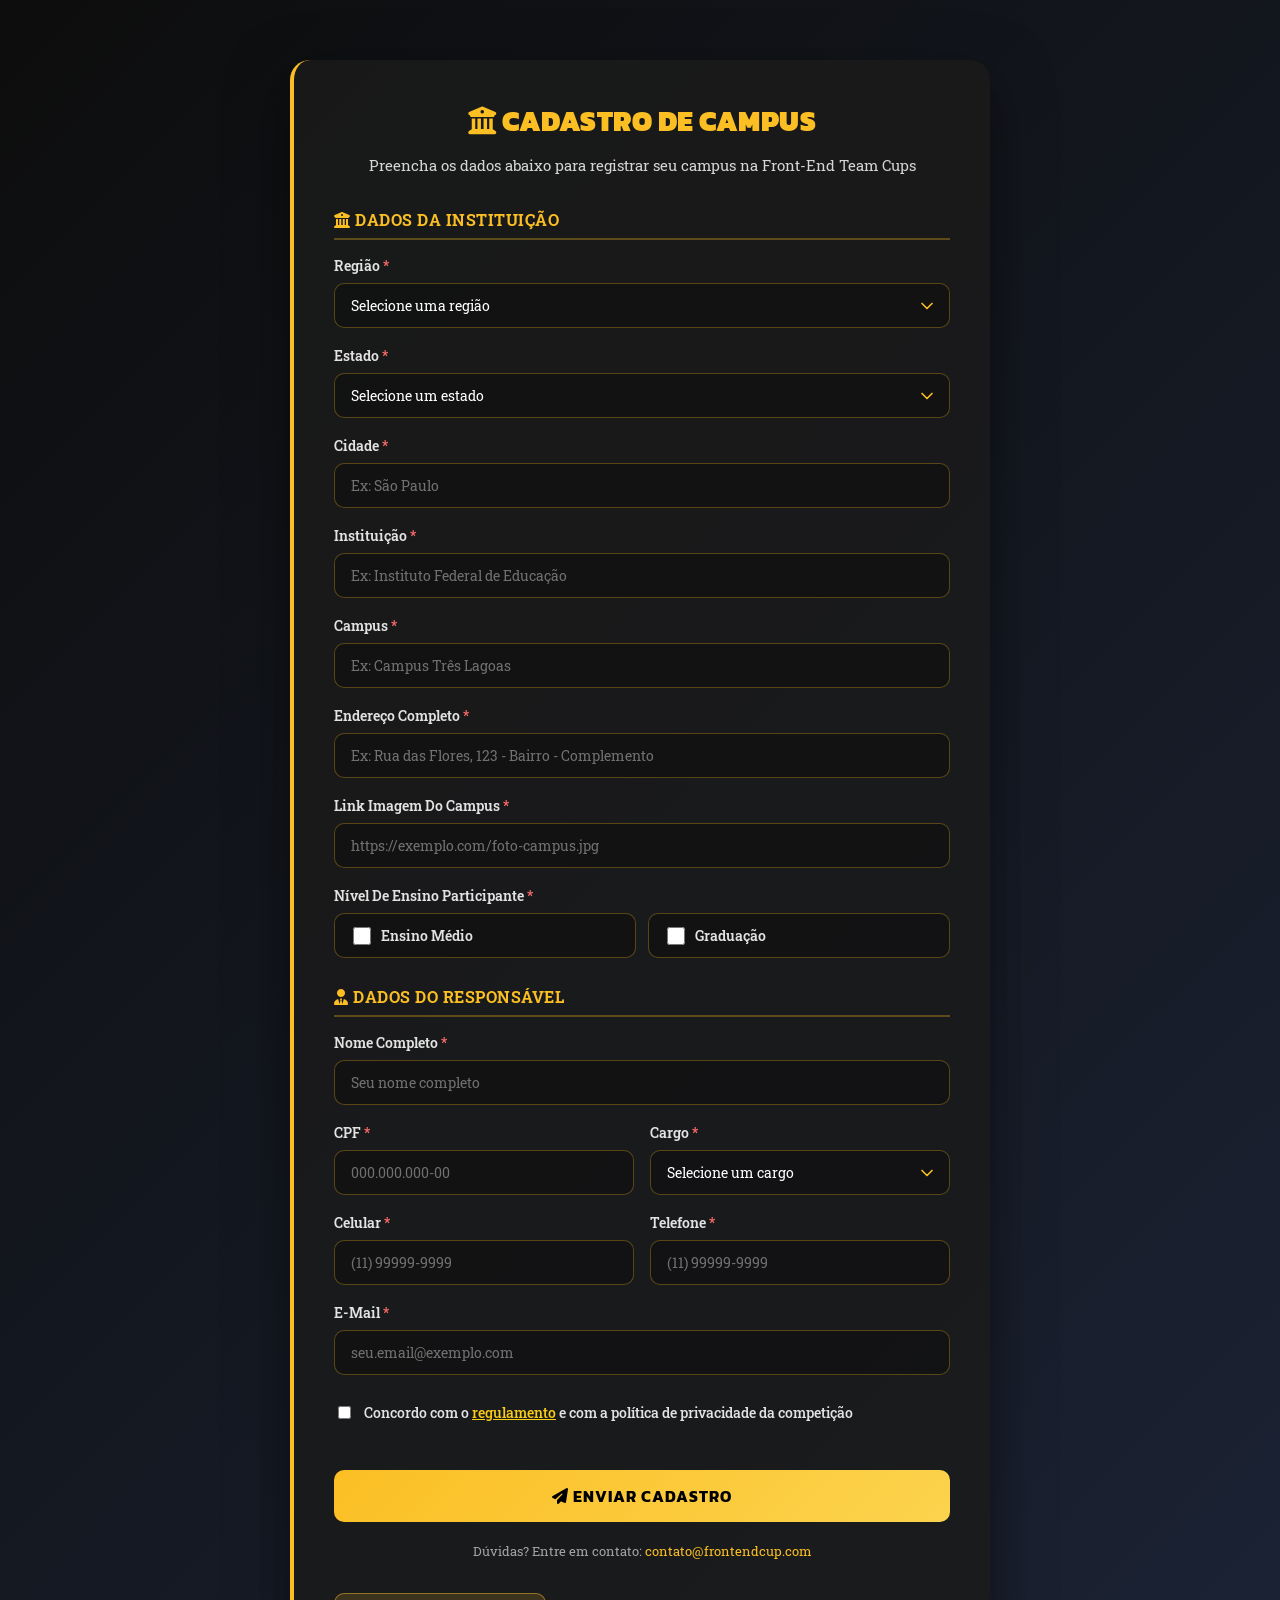
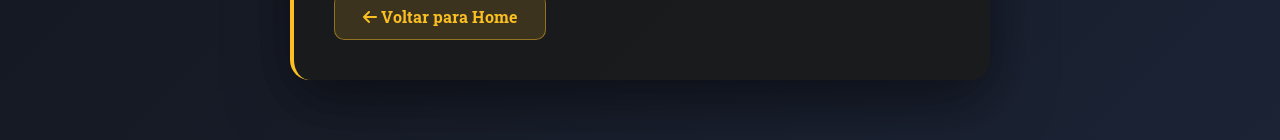
==== commit d4ca93b0: "ajustado a rota do cadastro e campos adicionados" ====
--- a/cadastro.html
+++ b/cadastro.html
@@ -28,6 +28,18 @@
             <form id="cadastroForm" method="POST" action="https://formspree.io/f/seu_id">
                 <div class="formSection">
                     <h3><i class="fa-solid fa-university"></i> Dados da Instituição</h3>
+
+                    <div class="formGroup">
+                        <label for="regiao" class="requiredLabel">Região</label>
+                        <select id="regiao" name="regiao" required>
+                            <option value="">Selecione uma região</option>
+                            <option value="0">Centro-oeste</option>
+                            <option value="1">Nordeste</option>
+                            <option value="2">Norte</option>
+                            <option value="3">Sudeste</option>
+                            <option value="4">Sul</option>
+                        </select>
+                    </div>
 
                     <div class="formGroup">
                         <label for="estado" class="requiredLabel">Estado</label>
@@ -82,6 +94,25 @@
                         <label for="endereco" class="requiredLabel">Endereço Completo</label>
                         <input type="text" id="endereco" name="endereco" placeholder="Ex: Rua das Flores, 123 - Bairro - Complemento" required>
                     </div>
+                    <div class="formGroup">
+                        <label for="link_imagem" class="requiredLabel">Link imagem do campus</label>
+                        <input type="url" id="link_imagem" name="link_imagem" placeholder="https://exemplo.com/foto-campus.jpg" required>
+                    </div>
+                    <div class="formGroup">
+                        <label class="requiredLabel">Nível de Ensino Participante</label>
+                        <div class="checkboxGroup" id="nivelEnsinoGroup">
+                            <label class="checkboxOption">
+                                <input type="checkbox" id="nivel_medio" name="nivel_ensino" value="Ensino Médio">
+                                <span>Ensino Médio</span>
+                            </label>
+                            <label class="checkboxOption">
+                                <input type="checkbox" id="nivel_graduacao" name="nivel_ensino" value="Graduação">
+                                <span>Graduação</span>
+                            </label>
+                        </div>
+                        <span class="checkboxError" id="nivelEnsinoError">Selecione pelo menos uma opção.</span>
+                    </div>
+                    
                 </div>
                 <div class="formSection">
                     <h3><i class="fa-solid fa-user-tie"></i> Dados do Responsável</h3>
@@ -112,14 +143,19 @@
 
                     <div class="formRow">
                         <div class="formGroup">
-                            <label for="responsavel_email" class="requiredLabel">E-mail</label>
-                            <input type="email" id="responsavel_email" name="responsavel_email" placeholder="seu.email@exemplo.com" required>
+                            <label for="responsavel_cel" class="requiredLabel">Celular</label>
+                            <input type="tel" id="responsavel_cel" name="responsavel_cel" placeholder="(11) 99999-9999" required>
                         </div>
                         <div class="formGroup">
                             <label for="responsavel_telefone" class="requiredLabel">Telefone</label>
                             <input type="tel" id="responsavel_telefone" name="responsavel_telefone" placeholder="(11) 99999-9999" required>
                         </div>
                     </div>
+                    <div class="formGroup">
+                            <label for="responsavel_email" class="requiredLabel">E-mail</label>
+                            <input type="email" id="responsavel_email" name="responsavel_email" placeholder="seu.email@exemplo.com" required>
+                        </div>
+                    
                 </div>
                 <div class="formSection">
 
@@ -174,6 +210,17 @@
             }
             e.target.value = value;
         });
+        const celularInput = document.getElementById('responsavel_cel');
+        celularInput.addEventListener('input', function(c) {
+            let value = c.target.value.replace(/\D/g, '');
+            if (value.length > 11) value = value.slice(0, 11);
+            if (value.length > 7) {
+                value = '(' + value.slice(0, 2) + ') ' + value.slice(2, 7) + '-' + value.slice(7);
+            } else if (value.length > 2) {
+                value = '(' + value.slice(0, 2) + ') ' + value.slice(2);
+            }
+            c.target.value = value;
+        });
 
         // Validação do formulário
         const form = document.getElementById('cadastroForm');
@@ -182,6 +229,15 @@
 
         form.addEventListener('submit', async function(e) {
             e.preventDefault()
+
+            const medio_selecionado = document.getElementById('nivel_medio').checked;
+            const graduacao_selecionado = document.getElementById('nivel_graduacao').checked;
+
+            if(!medio_selecionado && !graduacao_selecionado){
+                showError('Voce precisa selecionar um nivel de ensino para participar')
+                return
+            }
+
             // Validar CPF
             const cpf = cpfInput.value.replace(/\D/g, '');
             if (cpf.length !== 11) {
@@ -196,24 +252,38 @@
                 return;
             }
 
+            const celular = celularInput.value.replace(/\D/g, '');
+            if (celular.length < 10) {
+                showError('Celular inválido. Digite um telefone válido.');
+                return;
+            }
+
+
             const dadosParaEnviar = {
-                estado: document.getElementById('estado').value,
+                uf: document.getElementById('estado').value,
                 cidade: document.getElementById('cidade').value,
                 instituicao: document.getElementById('instituicao').value,
                 campus: document.getElementById('campus').value,
+                resp_nome: document.getElementById('responsavel_nome').value,
+                resp_cpf: cpf, 
+                resp_cargo: document.getElementById('responsavel_cargo').value,
+                resp_email: document.getElementById('responsavel_email').value,
                 endereco: document.getElementById('endereco').value,
-                responsavel_nome: document.getElementById('responsavel_nome').value,
-                responsavel_cpf: document.getElementById('responsavel_cpf').value, // Aqui envia o CPF com a máscara
-                responsavel_cargo: document.getElementById('responsavel_cargo').value,
-                responsavel_email: document.getElementById('responsavel_email').value,
-                responsavel_telefone: document.getElementById('responsavel_telefone').value // Aqui envia o telefone com a máscara
+                resp_fone: telefone, 
+                resp_cel: celular, 
+                regiao: parseInt(document.getElementById('regiao').value, 10),
+                ano: 2026,
+                evento: 2,
+                medio: medio_selecionado,
+                graduacao: graduacao_selecionado,
+                link_img: document.getElementById('link_imagem').value
             };
 
             try {
-                // Altere esta URL para a rota real do seu back-end em Python
-                const response = await fetch('http://localhost:8000/api/registrar-campus', {
+                const response = await fetch('https://frontendteamscup.com.br/api/cadastro-sedes', {
                     method: 'POST',
                     headers: {
+                        'accept': 'application/json',
                         'Content-Type': 'application/json'
                     },
                     body: JSON.stringify(dadosParaEnviar)
--- a/style.css
+++ b/style.css
@@ -79,6 +79,7 @@
   background: rgb(0, 0, 0);
   width: 100%;
   height: 90px;
+  min-height: 50px;
 }
 
 
@@ -199,7 +200,7 @@
 .titulo-header-fixo.scrolled {
   position: fixed;
   left: 49%;
-  top: 28px;
+  top: 25px;
   opacity: 1;
   transform: translate(-49%, 0);
   pointer-events: auto;
@@ -212,7 +213,7 @@
   }
 
   .titulo-header-fixo.scrolled {
-    top: 8px;
+    top: 4px;
   }
 }
 
@@ -227,7 +228,7 @@
   .titulo-header-fixo.scrolled {
     width: 280px;
     gap: 5px;
-    top: 21px;
+    top: 17px;
   }
   
   .titulo-header-fixo h1 {
@@ -240,7 +241,7 @@
   .titulo-header-fixo.scrolled {
     width: 150px;
     font-size: 18px;
-    top: 28px;
+    top: 24px;
     left: 45%;
     transform: translate(-45%, 0);
   }
@@ -1328,6 +1329,209 @@
   }
 }
 
+/* ========== SEÇÃO CADASTRO DE TIMES ========== */
+.cadastroTimesSection {
+  width: 100%;
+  padding: 64px 20px;
+  background: linear-gradient(135deg, rgba(10, 16, 30, 0.98) 0%, rgba(20, 30, 55, 0.98) 100%);
+  border-top: 2px solid rgba(251, 191, 36, 0.35);
+  border-bottom: 2px solid rgba(251, 191, 36, 0.35);
+  display: flex;
+  align-items: center;
+  justify-content: center;
+}
+
+.cadastroTimesContent {
+  max-width: 70%;
+  width: 100%;
+  display: flex;
+  gap: 60px;
+  align-items: center;
+}
+
+.cadastroTimesLeft {
+  flex: 1;
+  display: flex;
+  flex-direction: column;
+  gap: 20px;
+}
+
+.cadastroTimesIcon {
+  font-size: 52px;
+  color: #fbbf24;
+  animation: floatIcon 3s ease-in-out infinite;
+}
+
+.cadastroTimesTitle {
+  color: #fbbf24;
+  font-family: "Kanit", sans-serif;
+  font-weight: 900;
+  font-size: 36px;
+  margin: 0;
+  letter-spacing: 2px;
+  text-transform: uppercase;
+  line-height: 1.1;
+}
+
+.cadastroTimesDescription {
+  color: rgba(255, 255, 255, 0.82);
+  font-family: "Open Sans", sans-serif;
+  font-weight: 400;
+  font-size: 16px;
+  line-height: 1.7;
+  margin: 0;
+}
+
+.cadastroTimesList {
+  list-style: none;
+  padding: 0;
+  margin: 0;
+  display: flex;
+  flex-direction: column;
+  gap: 10px;
+}
+
+.cadastroTimesList li {
+  color: rgba(255, 255, 255, 0.88);
+  font-family: "Open Sans", sans-serif;
+  font-size: 15px;
+  display: flex;
+  align-items: center;
+  gap: 10px;
+}
+
+.cadastroTimesList li i {
+  color: #fbbf24;
+  font-size: 14px;
+  flex-shrink: 0;
+}
+
+.cadastroTimesButton {
+  display: inline-flex;
+  align-items: center;
+  gap: 10px;
+  padding: 16px 40px;
+  background: linear-gradient(135deg, #fbbf24 0%, #fcd34d 100%);
+  color: black;
+  text-decoration: none;
+  border-radius: 12px;
+  font-weight: 700;
+  font-family: "Kanit", sans-serif;
+  font-size: 16px;
+  text-transform: uppercase;
+  letter-spacing: 1px;
+  transition: all 0.3s ease;
+  box-shadow: 0 8px 24px rgba(251, 191, 36, 0.3);
+  align-self: flex-start;
+  margin-top: 4px;
+}
+
+.cadastroTimesButton:hover {
+  transform: translateY(-4px);
+  box-shadow: 0 12px 32px rgba(251, 191, 36, 0.5);
+  background: linear-gradient(135deg, #fcd34d 0%, #fbbf24 100%);
+}
+
+.cadastroTimesRight {
+  flex: 1;
+  display: flex;
+  flex-direction: column;
+  gap: 18px;
+}
+
+.cadastroTimesCard {
+  background: rgba(27, 27, 27, 0.75);
+  border: 1px solid rgba(251, 191, 36, 0.2);
+  border-radius: 16px;
+  padding: 22px 24px;
+  display: flex;
+  align-items: flex-start;
+  gap: 18px;
+  transition: transform 0.3s ease, border-color 0.3s ease, box-shadow 0.3s ease;
+}
+
+.cadastroTimesCard:hover {
+  transform: translateX(6px);
+  border-color: rgba(251, 191, 36, 0.5);
+  box-shadow: 0 8px 28px rgba(0, 0, 0, 0.4);
+}
+
+.cadastroTimesCardIcon {
+  font-size: 28px;
+  color: #fbbf24;
+  flex-shrink: 0;
+  width: 44px;
+  height: 44px;
+  background: rgba(251, 191, 36, 0.12);
+  border-radius: 10px;
+  display: flex;
+  align-items: center;
+  justify-content: center;
+}
+
+.cadastroTimesCard h4 {
+  color: #fff;
+  font-family: "Montserrat", sans-serif;
+  font-weight: 700;
+  font-size: 16px;
+  margin: 0 0 6px;
+}
+
+.cadastroTimesCard p {
+  color: rgba(255, 255, 255, 0.7);
+  font-family: "Open Sans", sans-serif;
+  font-size: 14px;
+  line-height: 1.55;
+  margin: 0;
+}
+
+@media (max-width: 1100px) {
+  .cadastroTimesContent {
+    max-width: 90%;
+    gap: 40px;
+  }
+}
+
+@media (max-width: 850px) {
+  .cadastroTimesContent {
+    flex-direction: column;
+    gap: 36px;
+  }
+
+  .cadastroTimesTitle {
+    font-size: 28px;
+  }
+
+  .cadastroTimesButton {
+    align-self: stretch;
+    justify-content: center;
+  }
+}
+
+@media (max-width: 768px) {
+  .cadastroTimesSection {
+    padding: 44px 16px;
+  }
+
+  .cadastroTimesContent {
+    max-width: 100%;
+  }
+
+  .cadastroTimesTitle {
+    font-size: 24px;
+  }
+}
+
+@media (max-width: 480px) {
+  .cadastroTimesTitle {
+    font-size: 22px;
+  }
+
+  .cadastroTimesCard {
+    padding: 16px 18px;
+    gap: 14px;
+  }
+}
 
 .carouselContainer{
   width: 100%;
@@ -1410,8 +1614,8 @@
 /* Estado padrão: todos os cards ficam invisíveis até receber classe */
 .cardCarousel{
   position: absolute;
-  height: 280px;
-  width: 420px;
+  height: 320px;
+  width: 500px;
   object-fit: cover;    
   border-radius: 16px;
   display: block;
@@ -1479,6 +1683,32 @@
   z-index: 1;
 }
 
+@media(max-width: 1350px){
+  .carouselTrack {
+    height: 340px;
+  }
+  .cardCarousel {
+    width: 360px;
+    height: 250px;
+  }
+  .cardCarousel.is-center {
+    height: 270px;
+    width: 390px;
+  }
+  .cardCarousel.is-prev {
+    transform: translateX(-62%) scale(0.78) rotateY(18deg);
+  }
+  .cardCarousel.is-next {
+    transform: translateX(62%) scale(0.78) rotateY(-18deg);
+  }
+  .cardCarousel.is-prev2 {
+    transform: translateX(-108%) scale(0.58) rotateY(30deg);
+  }
+  .cardCarousel.is-next2 {
+    transform: translateX(108%) scale(0.58) rotateY(-30deg);
+  }
+}
+
 @media(max-width: 900px){
   .carouselTrack {
     height: 300px;
@@ -1792,6 +2022,112 @@
   .historyMain {
     padding: 24px 10px 32px;
   }
+}
+
+.tutorialVideoCard {
+  padding: 0 !important;
+  overflow: hidden;
+}
+
+.tutorialVideoThumb {
+  position: relative;
+  display: block;
+  width: 100%;
+  aspect-ratio: 16 / 9;
+  overflow: hidden;
+  border-radius: 18px 18px 0 0;
+  text-decoration: none;
+}
+
+.tutorialVideoImg {
+  width: 100%;
+  height: 100%;
+  object-fit: cover;
+  display: block;
+  transition: transform 0.35s ease, filter 0.35s ease;
+  filter: brightness(0.82);
+}
+
+.tutorialVideoThumb:hover .tutorialVideoImg {
+  transform: scale(1.05);
+  filter: brightness(0.65);
+}
+
+.tutorialPlayBtn {
+  position: absolute;
+  top: 50%;
+  left: 50%;
+  transform: translate(-50%, -50%);
+  width: 54px;
+  height: 54px;
+  background: rgba(251, 191, 36, 0.92);
+  border-radius: 50%;
+  display: flex;
+  align-items: center;
+  justify-content: center;
+  font-size: 20px;
+  color: #000;
+  box-shadow: 0 4px 18px rgba(0,0,0,0.45);
+  transition: background 0.25s ease, transform 0.25s ease;
+  pointer-events: none;
+}
+
+.tutorialVideoThumb:hover .tutorialPlayBtn {
+  background: #fbbf24;
+  transform: translate(-50%, -50%) scale(1.12);
+}
+
+.tutorialVideoBadge {
+  position: absolute;
+  top: 10px;
+  right: 10px;
+  background: rgba(255, 0, 0, 0.85);
+  color: white;
+  font-size: 11px;
+  font-weight: 700;
+  font-family: "Montserrat", sans-serif;
+  padding: 4px 10px;
+  border-radius: 20px;
+  display: flex;
+  align-items: center;
+  gap: 5px;
+  pointer-events: none;
+}
+
+.tutorialVideoInfo {
+  padding: 18px 20px 22px;
+  display: flex;
+  flex-direction: column;
+  align-items: flex-start;
+  gap: 8px;
+  flex: 1;
+}
+
+.tutorialVideoMeta {
+  font-family: "Montserrat", sans-serif;
+  font-size: 11px;
+  font-weight: 700;
+  color: #fbbf24;
+  text-transform: uppercase;
+  letter-spacing: 0.08em;
+  display: flex;
+  align-items: center;
+  gap: 6px;
+}
+
+.tutorialVideoCard .tutorialTitle {
+  text-align: left;
+  margin: 0;
+}
+
+.tutorialVideoCard .tutorialDescription {
+  text-align: left;
+  margin: 0;
+}
+
+.tutorialVideoCard .tutorialLink {
+  margin-top: 4px;
+  align-self: flex-start;
 }
 
 
@@ -2351,7 +2687,7 @@
 }
 
 .imgIf img{
-  width: 150px;
+  width: 220px;
   height: auto;
 }
 
@@ -2428,6 +2764,73 @@
 .formGroup a:visited {
   color: #FACC15; /* Substitua por qualquer cor (usei o amarelo dos seus cards como exemplo) */
   text-decoration: underline; /* Mantém o sublinhado para o usuário saber que é clicável */
+}
+
+/* ========== CHECKBOX GROUP - NÍVEL DE ENSINO ========== */
+.checkboxGroup {
+  display: flex;
+  flex-wrap: wrap;
+  gap: 12px;
+}
+
+.checkboxOption {
+  display: flex;
+  align-items: center;
+  gap: 10px;
+  margin: 0;
+  padding: 12px 18px;
+  border: 1px solid rgba(251, 191, 36, 0.3);
+  border-radius: 10px;
+  background: rgba(0, 0, 0, 0.3);
+  color: rgba(255, 255, 255, 0.88);
+  font-size: 14px;
+  font-weight: 600;
+  text-transform: none;
+  cursor: pointer;
+  transition: all 0.3s ease;
+  flex: 1;
+  min-width: 160px;
+  justify-content: start;
+}
+
+.checkboxOption:hover {
+  border-color: rgba(251, 191, 36, 0.6);
+  background: rgba(0, 0, 0, 0.4);
+}
+
+.checkboxOption input[type="checkbox"] {
+  width: 18px;
+  height: 18px;
+  flex-shrink: 0;
+  margin: 0;
+  padding: 0;
+  accent-color: #fbbf24;
+  cursor: pointer;
+}
+
+.checkboxOption:has(input:checked) {
+  border-color: #fbbf24;
+  background: rgba(251, 191, 36, 0.15);
+  color: #fbbf24;
+  box-shadow: 0 0 0 3px rgba(251, 191, 36, 0.15);
+}
+
+.checkboxError {
+  display: none;
+  color: #ff6b6b;
+  font-size: 13px;
+  font-weight: 500;
+  margin-top: 8px;
+}
+
+@media (max-width: 480px) {
+  .checkboxGroup {
+    flex-direction: column;
+  }
+
+  .checkboxOption {
+    min-width: 100%;
+  }
 }
 
 label {
@@ -2948,8 +3351,8 @@
   }
 
   .imgIf img{
-  padding-top: 5px;
-  width: 140px;
+  padding-top: 2px;
+  width: 170px;
   height: auto;
 }
 
@@ -2976,8 +3379,8 @@
 
 @media (max-width: 600px){
   .imgIf img{
-  padding-top: 5px;
-  width: 140px;
+  padding-top: 0px;
+  width: 170px;
   height: auto;
 }
 
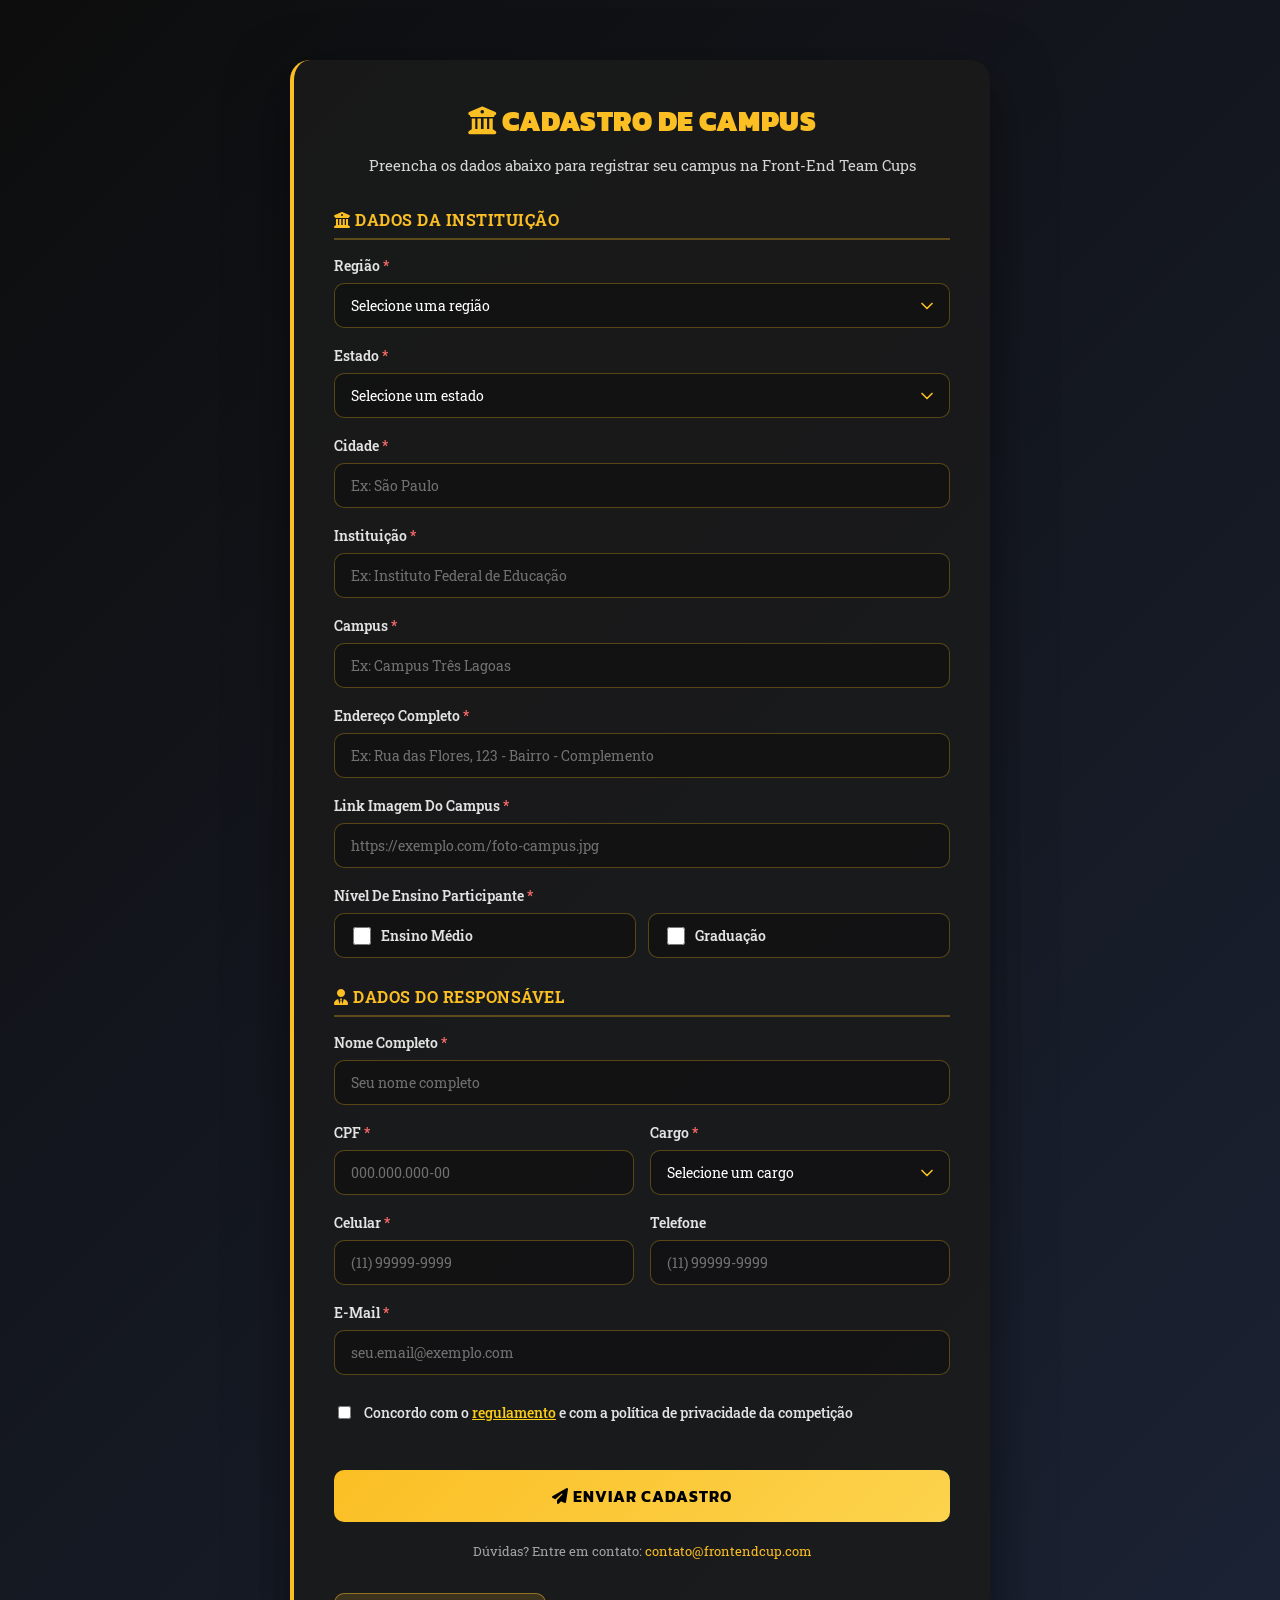
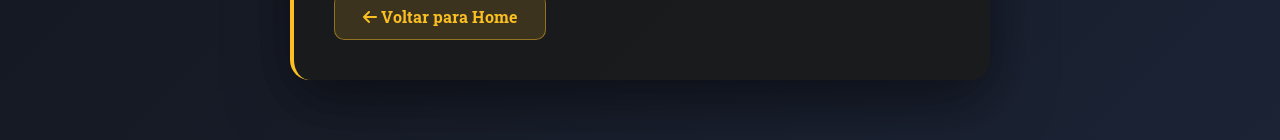
==== commit 10a1e21a: "adicionado os organizadores e desenvolvedores" ====
--- a/cadastro.html
+++ b/cadastro.html
@@ -25,7 +25,7 @@
                 ✗ Erro ao cadastrar. Verifique os dados e tente novamente.
             </div>
 
-            <form id="cadastroForm" method="POST" action="https://formspree.io/f/seu_id">
+            <form id="cadastroForm">
                 <div class="formSection">
                     <h3><i class="fa-solid fa-university"></i> Dados da Instituição</h3>
 
@@ -147,8 +147,8 @@
                             <input type="tel" id="responsavel_cel" name="responsavel_cel" placeholder="(11) 99999-9999" required>
                         </div>
                         <div class="formGroup">
-                            <label for="responsavel_telefone" class="requiredLabel">Telefone</label>
-                            <input type="tel" id="responsavel_telefone" name="responsavel_telefone" placeholder="(11) 99999-9999" required>
+                            <label for="responsavel_telefone">Telefone</label>
+                            <input type="tel" id="responsavel_telefone" name="responsavel_telefone" placeholder="(11) 99999-9999" >
                         </div>
                     </div>
                     <div class="formGroup">
@@ -247,8 +247,8 @@
 
             // Validar Telefone
             const telefone = telefoneInput.value.replace(/\D/g, '');
-            if (telefone.length < 10) {
-                showError('Telefone inválido. Digite um telefone válido.');
+            if (telefone.length > 0 && telefone.length < 10) {
+                showError('Telefone inválido. Digite um telefone válido ou deixe em branco.');
                 return;
             }
 
@@ -284,7 +284,8 @@
                     method: 'POST',
                     headers: {
                         'accept': 'application/json',
-                        'Content-Type': 'application/json'
+                        'Content-Type': 'application/json',
+                        'Authorization': 'Bearer frontendteamscup-front-token-2026'
                     },
                     body: JSON.stringify(dadosParaEnviar)
                 });
--- a/style.css
+++ b/style.css
@@ -114,7 +114,6 @@
   min-width: 8%;
   padding-right: 8px;
   padding-left: 15px;
-  background: rgba(0, 0, 0, 0.89);
 }
 
 .leftHeader{
@@ -132,7 +131,7 @@
  width: 40%;
  display: flex;
  padding-right: 15px;
- align-items: center;
+  align-items: center;
  justify-content: end;
 }
 
@@ -242,8 +241,8 @@
     width: 150px;
     font-size: 18px;
     top: 24px;
-    left: 45%;
-    transform: translate(-45%, 0);
+    left: 38%;
+    transform: translate(-38%, 0);
   }
 }
 
@@ -278,7 +277,7 @@
 
 .subContent h1{
   color: white;
-  font-size: 82px;
+  font-size: 73px;
   font-weight: 900;
   line-height: 1.08;
   margin: 0;
@@ -759,6 +758,23 @@
   padding-bottom: 52px;
 }
 
+.sedeBannerThumb {
+    position: absolute;
+    width: 70px;
+    height: 70px;
+    border-radius: 8px;
+    overflow: hidden;
+    top: 45px;
+    left: 120px;
+}
+
+.sedeBannerThumb img {
+    width: 100%;
+    height: 100%;
+    object-fit: contain; /* ou 'cover', dependendo do seu design */
+    
+}
+
 .sedesBannerWrap.is-expanded {
   padding-bottom: 52px;
 }
@@ -772,6 +788,10 @@
 
 .sedesBannerRow:not(.is-expanded) .sedeBanner:nth-child(n + 3) {
   display: none;
+}
+
+.sedesBannerRow.is-expanded .sedeBanner:nth-child(n + 3) {
+  display: flex; /* Ou 'block', dependendo de como estruturou o interno do seu .sedeBanner */
 }
 
 .sedesVerMaisBtn {
@@ -1496,6 +1516,7 @@
   .cadastroTimesContent {
     flex-direction: column;
     gap: 36px;
+    text-align: center;
   }
 
   .cadastroTimesTitle {
@@ -1520,6 +1541,13 @@
   .cadastroTimesTitle {
     font-size: 24px;
   }
+
+}
+
+@media (max-width:600px){
+  .cadastroTimesCard {
+    align-items: center;
+  }
 }
 
 @media (max-width: 480px) {
@@ -1530,6 +1558,7 @@
   .cadastroTimesCard {
     padding: 16px 18px;
     gap: 14px;
+    align-items: center;
   }
 }
 
@@ -1918,6 +1947,50 @@
   margin-bottom: 0;
 }
 
+/* ========== TRUNCAMENTO DE TEXTO ========== */
+.historyBlockTextContent {
+  max-height: 230px;
+  overflow: hidden;
+  transition: max-height 0.5s ease-out;
+  position: relative;
+}
+
+
+.historyBlockTextContent.expanded {
+  max-height: none;
+}
+
+
+.historyBlockBtnMais {
+  margin-top: 16px;
+  padding: 10px 22px;
+  background: rgba(251, 191, 36, 0.15);
+  border: 1px solid #fbbf24;
+  color: #fbbf24;
+  font-family: "Roboto Slab", serif;
+  font-weight: 700;
+  font-size: 14px;
+  border-radius: 999px;
+  cursor: pointer;
+  transition: background 0.2s ease, transform 0.2s ease, border-color 0.2s ease;
+  text-transform: lowercase;
+  letter-spacing: 0.04em;
+}
+
+.historyBlockBtnMais:hover {
+  background: rgba(251, 191, 36, 0.25);
+  transform: translateY(-1px);
+  border-color: #fbbf24;
+}
+
+
+
+@media (max-width: 1300px) {
+  .historyBlockTextContent {
+    max-height: 230px;
+  }
+}
+
 @media (max-width: 900px) {
   .historyBlock {
     grid-template-columns: 1fr;
@@ -1935,6 +2008,10 @@
   .historyBlockImg img {
     height: 260px;
   }
+
+  .historyBlockTextContent {
+    max-height: 230px;
+  }
 }
 
 @media (max-width: 550px) {
@@ -1949,6 +2026,16 @@
   .historyBlockText p {
     font-size: 14px;
   }
+
+  .historyBlockTextContent {
+    max-height: 130px;
+  }
+
+  .historyBlockBtnMais {
+    padding: 8px 18px;
+    font-size: 12px;
+    margin-top: 12px;
+  }
 }
 
 @media(max-width: 780px){
@@ -2005,7 +2092,7 @@
   }
 
   .timelineContent h3{
-    font-size: 18px;
+    font-size: 16px;
   }
 
   #timelineDate{
@@ -2200,8 +2287,8 @@
 .organizadorCard {
   background: rgba(27, 27, 27, 0.75);
   border-radius: 35px;
-  padding: 28px 24px;
-  border: 1px solid rgba(251, 191, 36, 0.85);
+  padding: 22px 18px;
+  border: 1px solid rgba(251, 190, 36, 0.486);
   box-shadow: 0 12px 40px rgba(0, 0, 0, 0.35);
   text-align: center;
   transition: transform 0.3s ease, box-shadow 0.3s ease;
@@ -2213,12 +2300,11 @@
 }
 
 .organizadorImageContainer {
-  width: 140px;
-  height: 140px;
+  width: 160px;
+  height: 160px;
   margin: 0 auto 16px;
-  border-radius: 50%;
+  border-radius: 25%;
   overflow: hidden;
-  border: 3px solid rgba(251, 191, 36, 0.6);
   display: flex;
   align-items: center;
   justify-content: center;
@@ -2240,22 +2326,20 @@
 }
 
 .organizadorRole {
-  margin: 0 0 12px;
   font-size: 14px;
   color: #fbbf24;
   text-transform: uppercase;
   font-family: "Montserrat", sans-serif;
   font-weight: 600
 }
-
-.organizadorDesc {
-  margin: 0;
-  font-size: 15px;
-  color: rgba(255, 255, 255, 0.75);
-  font-family: "Open Sans", sans-serif;
-  font-weight: 400;
-  line-height: 1.6;
-}
+.organizadorCampus, .organizadorArea {
+  font-size: 13px;
+  color: #ffffff;
+  text-transform: uppercase;
+  font-family: "Montserrat", sans-serif;
+  font-weight: 600
+}
+
 
 /* ========== SEÇÃO DESENVOLVEDORES ========== */
 .desenvolvedoresMain {
@@ -2414,9 +2498,17 @@
 }
 
 .devRole {
+  margin: 0 16px 5px;
+  font-size: 12px;
+  color: #fbbf24;
+  text-transform: uppercase;
+  font-family: "Montserrat", sans-serif;
+  font-weight: 600
+}
+.devTopic {
   margin: 0 16px 16px;
-  font-size: 12px;
-  color: #fbbf24;
+  font-size: 10px;
+  color: white;
   text-transform: uppercase;
   font-family: "Montserrat", sans-serif;
   font-weight: 600
@@ -2692,7 +2784,7 @@
 }
 
 .imgBrasil img{
-  width: 150px;
+  width: 200px;
   height: auto;
 }
 
@@ -3094,7 +3186,7 @@
   }
 
   .infoSectionLead {
-    font-size: 15px;
+    font-size: 14px;
     margin-bottom: 22px;
   }
 
@@ -3208,7 +3300,7 @@
   }
 
   .cadastroCTADescription {
-    font-size: 13px;
+    font-size: 14px;
     margin-bottom: 16px;
   }
 
@@ -3216,6 +3308,25 @@
     padding: 12px 20px;
     font-size: 12px;
   }
+
+  .cadastroTimesIcon{
+    font-size: 36px;
+    margin-bottom: 12px;
+  }
+
+  .cadastroTimesTitle{
+    font-size: 20px;
+    margin-bottom: 10px;
+  }
+
+  .cadastroTimesDescription{
+    font-size: 14px;
+  }
+
+  .cadastroTimesList li{
+    font-size: 13px;
+  }
+  
 
 }
 
@@ -3319,7 +3430,7 @@
   }
 
   .timelineContent h3 {
-    font-size: 18px;
+    font-size: 15px;
     margin: 0 0 4px;
   }
 
@@ -3357,7 +3468,7 @@
 }
 
   .imgBrasil img{
-  width: 120px;
+  width: 150px;
   height: auto;
 }
 
@@ -3385,7 +3496,7 @@
 }
 
   .imgBrasil img{
-  width: 120px;
+  width: 150px;
   height: auto;
 }
 
